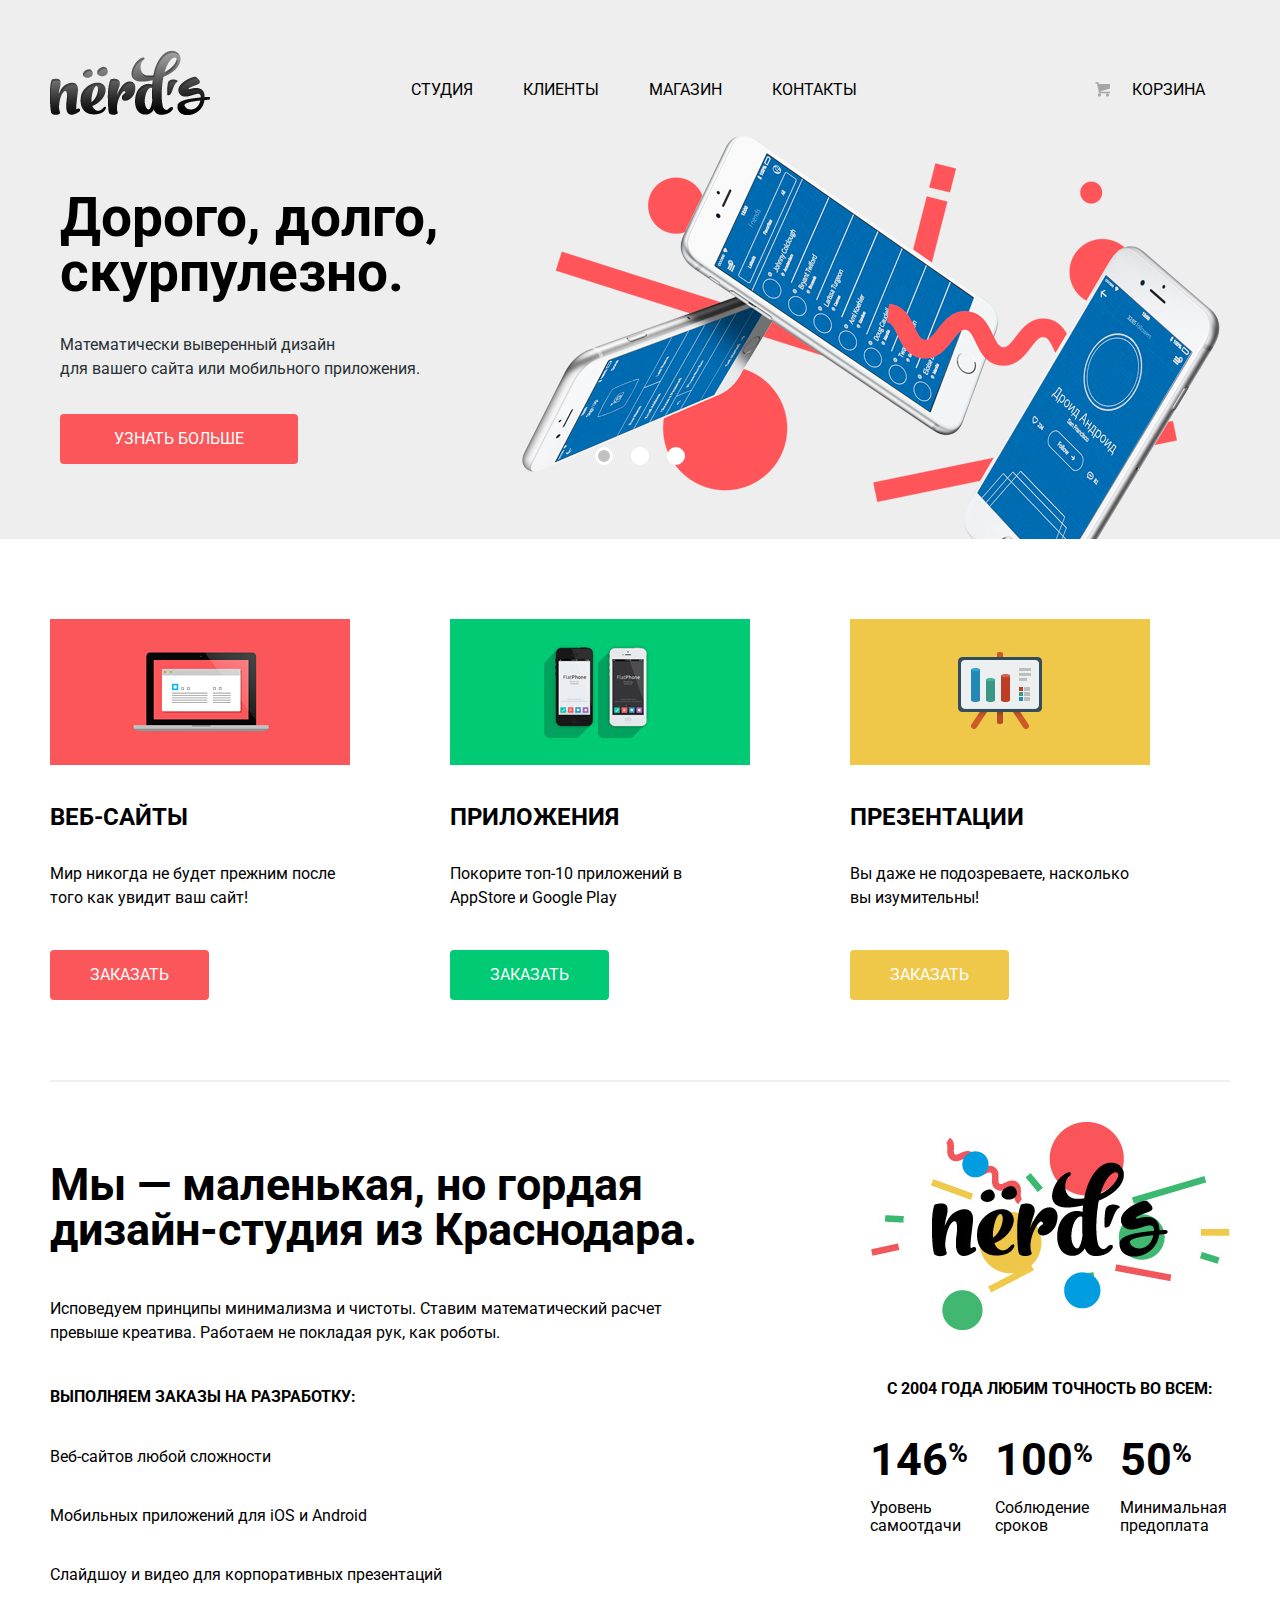
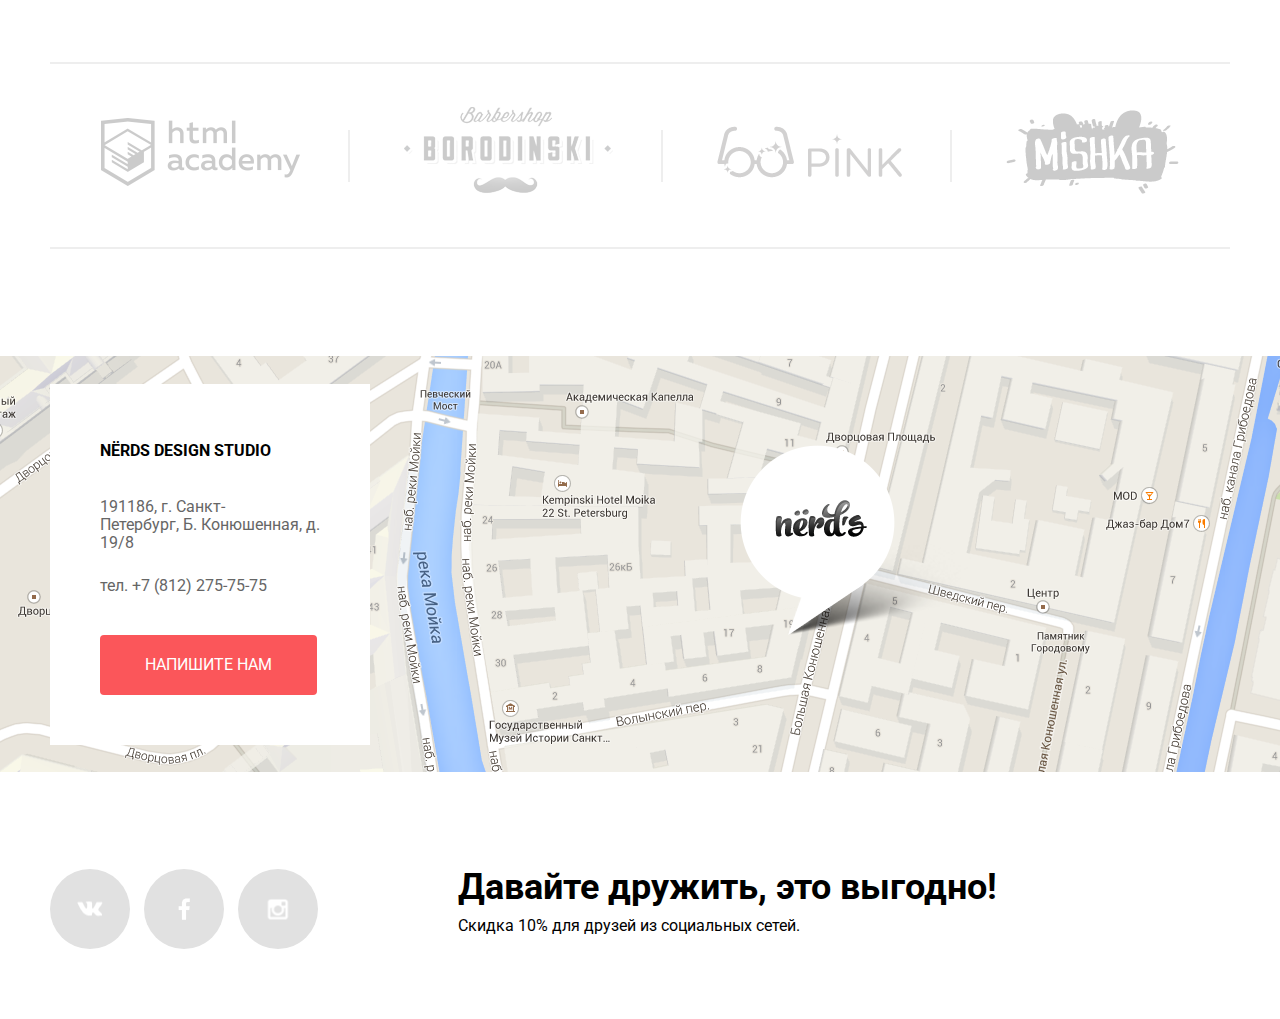
==== index.html @ 65212a14 "(здесь должны были быть многоточия и спецсимволы)" ====
<!DOCTYPE html>
<html lang="ru">

<head>
  <meta charset="utf-8">
  <title>Студия дизайна NЁRD'S</title>
  <link href="https://fonts.googleapis.com/css?family=Roboto:400,700&amp;subset=cyrillic" rel="stylesheet">
  <link rel="stylesheet" href="css/normalize.css">
  <link rel="stylesheet" href="css/style.css">
</head>

<body>
  <header class="main-header">
    <div class="container clearfix">
      <div class="logo">
        <a><img class="logotype" src="img/nerds-logo.png" width="160" height="65" alt="Студия дизайна NЁRD'S"></a>
      </div>
      <nav class="main-navigation">
        <ul>
          <li>
            <a href="#">Студия</a>
          </li>
          <li>
            <a href="#">Клиенты</a>
          </li>
          <li>
            <a href="catalog.html">Магазин</a>
          </li>
          <li>
            <a href="#">Контакты</a>
          </li>
        </ul>
      </nav>
      <div class="user-block">
        <a class="basket" href="#">Корзина</a>
      </div>
    </div>
  </header>
  <main>
    <section class="promo">
      <div class="container">
        <div class="slider">
          <input type="radio" id="btn-1" name="toggle" checked>
          <input type="radio" id="btn-2" name="toggle">
          <input type="radio" id="btn-3" name="toggle">
          <div class="slider-controls">
            <div class="slider-controls">
              <label for="btn-1"></label>
              <label for="btn-2"></label>
              <label for="btn-3"></label>
            </div>
          </div>
          <div class="slides">
            <div class="promo-slide">
              <h2 class="promo-h">Дорого, долго, скурпулезно.</h2>
              <div class="promo-info">Математически выверенный дизайн<br>для вашего сайта или мобильного приложения.</div>
              <a class="promo-btn" href="#">Узнать больше</a>
            </div>
            <div class="promo-slide">
              <h2 class="promo-h">Любим математику как никто другой</h2>
              <div class="promo-info">Никакого креатива, только математические формулы<br>для расчета идеальных пропорций.</div>
              <a class="promo-btn" href="#">Узнать больше</a>
            </div>
            <div class="promo-slide">
              <h2 class="promo-h">Только ночь, только хардкор</h2>
              <div class="promo-info">Работать днем, как все? Мы против этого.<br>Ближе к&nbsp;полуночи работа только начинается.</div>
              <a class="promo-btn" href="#">Узнать больше</a>
            </div>
          </div>
        </div>
      </div>
    </section>
    <div class="container">
      <section class="features clearfix">
        <div class="features-item">
          <img class="feature-icon" src="img/websites.png" width="300" height="146" alt="Веб-сайты">
          <h2>Веб-сайты</h2>
          <p>Мир никогда не будет прежним после того как увидит ваш сайт!</p>
          <a class="order-btn order1" href="#">Заказать</a>
        </div>
        <div class="features-item">
          <img class="feature-icon" src="img/apps.png" width="300" height="146" alt="Приложения">
          <h2>Приложения</h2>
          <p>Покорите топ-10 приложений в AppStore и Google Play</p>
          <a class="order-btn order2" href="#">Заказать</a>
        </div>
        <div class="features-item">
          <img class="feature-icon" src="img/presentations.png" width="300" height="146" alt="Презентации">
          <h2>Презентации</h2>
          <p>Вы даже не подозреваете, насколько вы изумительны!</p>
          <a class="order-btn order3" href="#">Заказать</a>
        </div>
      </section>
      <section class="content clearfix">
        <div class="content-left">
          <div class="lead">Мы — маленькая, но гордая дизайн-студия из Краснодара.</div>
          <p>Исповедуем принципы минимализма и чистоты. Ставим математический расчет превыше креатива. Работаем не покладая
            рук, как роботы.</p>
          <h3>Выполняем заказы на разработку:</h3>
          <ul class="functions-list">
            <li>Веб-сайтов любой сложности</li>
            <li>Мобильных приложений для iOS и Android</li>
            <li>Слайдшоу и видео для корпоративных презентаций</li>
          </ul>
        </div>
        <div class="content-right">
          <img src="img/nerds-illustration.png" width="360" height="208" alt="NЁRD'S">
          <h3>С 2004 года любим точность во всем:</h3>
          <ul class="about-numbers">
            <li><b>146<sup>%</sup></b>Уровень самоотдачи</li>
            <li><b>100<sup>%</sup></b>Соблюдение сроков</li>
            <li><b>50<sup>%</sup></b>Минимальная предоплата</li>
          </ul>
        </div>
        <div class="content-bottomlogos">
          <a href="#"><img src="img/htmlacademy_hover.png" width="199" height="68" alt="HTML Academy"></a>
          <a href="#"><img src="img/borodinski_hover.png" width="209" height="90" alt="Барбершоп Бородинский"></a>
          <a href="#"><img src="img/pink_hover.png" width="185" height="52" alt="PINK"></a>
          <a href="#"><img src="img/mishka_hover.png" width="173" height="84" alt="MISHKA"></a>
        </div>
      </section>
    </div>
    <section class="contacts clearfix">
      <div class="container">
        <div class="contactinfo">
          <strong>NЁRDS DESIGN STUDIO</strong>
          <p>191186, г. Санкт-Петербург, Б. Конюшенная, д. 19/8</p>
          <p>тел. +7 (812) 275-75-75</p>
          <a class="contacts-btn" href="#">Напишите нам</a>
        </div>
      </div>
    </section>
  </main>
  <footer class="main-footer">
    <div class="container clearfix">
      <div class="footer-social">
        <a class="social-btn social-btn-vk" href="#">ВКонтакте</a>
        <a class="social-btn social-btn-fb" href="#">Фейсбук</a>
        <a class="social-btn social-btn-inst" href="#">Инстаграм</a>
      </div>
      <h3>Давайте дружить, это выгодно!</h3>
      <p>Скидка 10% для друзей из социальных сетей.</p>
    </div>
  </footer>
  <div class="modal-writeus">
    <button class="modal-writeus-close" type="button" title="Закрыть">Закрыть</button>
    <h2>Напишите нам</h2>
    <form action="https://echo.htmlacademy.ru" method="post">
      <label>Ваше имя:<input type="text" name="customer" placeholder="Представьтесь, пожалуйста"></label>
      <label>Ваш e-mail:<input type="text" name="mail" placeholder="Для отправки ответа"></label>
      <label>Текст письма:<textarea rows="5" name="message" placeholder="В свободной форме"></textarea></label>
      <button type="submit">Отправить</button>
    </form>
  </div>
  <script src="js/popup.js"></script>
</body>

</html>
---- css/style.css ----
body {
  font-size: 16px;
  line-height: 24px;
  color: #000000;
  font-weight: normal;
  font-family: "Roboto", "Arial", sans-serif;
  background-color: #ffffff;
}

h1 {
  font-size: 55px;
  line-height: 55px;
  text-align: center;
}

h2 {
  font-size: 55px;
  line-height: 55px;
}

.main-header,
.promo {
  background-color: #eeeeee;
  min-width: 1200px;
}

.main-header {
  padding-top: 50px;
}

.main-header a {
  color: #000000;
  text-transform: uppercase;
  line-height: 30px;
  text-decoration: none;
}

.logo a:hover {
  opacity: 0.6;
}

.logo a:active {
  opacity: 0.3;
}

.main-navigation a {
  display: block;
  padding: 25px 25px;
  padding-bottom: 12px;
}

.main-navigation a:hover {
  color: #f87f81;
}

.main-navigation a:active {
  color: #a6a6a6;
}

.main-navigation .active a:hover {
  color: #000000;
}

.main-navigation ul {
  margin: 0;
  padding: 0;
  list-style: none;
  font-size: 0;
  padding-left: 175px;
}

.main-navigation li {
  display: inline-block;
  vertical-align: top;
  font-size: 16px;
  line-height: 30px;
}

.basket {
  position: relative;
  display: inline-block;
  vertical-align: top;
  padding: 25px 25px;
  padding-left: 50px;
  padding-bottom: 12px;
}

.basket::before {
  content: "";
  position: absolute;
  top: 32px;
  left: 13px;
  width: 15px;
  height: 15px;
  background: transparent url("../img/icons/sprite.png") no-repeat;
  background-position: -5px -5px;
}

.user-block a:hover {
  color: #f87f81;
}

.user-block a:active {
  color: #a6a6a6;
}

.main-navigation .active {
  position: relative;
  background-color: none;
}

.main-navigation .active a:hover {
  color: #000000;
  cursor: default;
}

.user-block .active:hover {
  color: #000000;
  cursor: default;
}

.main-navigation .active::after {
  content: "";
  position: absolute;
  right: 24px;
  bottom: 0;
  left: 24px;
  height: 2px;
  background-color: #fb565a;
}

.user-block .active::after {
  content: "";
  position: absolute;
  right: 24px;
  bottom: 0;
  left: 13px;
  height: 2px;
  background-color: #fb565a;
}

.slider {
  position: relative;
  width: 1160px;
  height: 414px;
  /*высота тут не лишняя?*/
  margin: 0 auto;
}

.slider input[type=radio] {
  position: absolute;
  opacity: 0;
}

.slider-controls {
  position: absolute;
  bottom: 40px;
  left: 50%;
  width: 200px;
  height: 12px;
  margin-left: -100px;
  text-align: center;
  z-index: 1000;
}

.slider-controls label {
  display: inline-block;
  width: 12px;
  height: 12px;
  margin: 0 7px;
  background: white;
  border: 3px solid white;
  vertical-align: top;
  border-radius: 50%;
  cursor: pointer;
}

#btn-1:checked~.slider-controls label[for="btn-1"],
#btn-2:checked~.slider-controls label[for="btn-2"],
#btn-3:checked~.slider-controls label[for="btn-3"] {
  background: #c1c1c1;
}

.promo-slide {
  position: absolute;
  top: 0;
  left: 0;
  width: 100%;
  height: 100%;
  overflow: hidden;
  background-repeat: no-repeat;
  background-position: 100% 10px;
}

.slides .promo-slide:nth-child(1) {
  background-image: url("../img/slide1.png");
}

.slides .promo-slide:nth-child(2) {
  background-image: url("../img/slide2.png");
}

.slides .promo-slide:nth-child(3) {
  background-image: url("../img/slide3.png");
}

.promo-slide {
  display: none;
}

#btn-1:checked~.slides .promo-slide:nth-child(1) {
  display: block;
}

#btn-2:checked~.slides .promo-slide:nth-child(2) {
  display: block;
}

#btn-3:checked~.slides .promo-slide:nth-child(3) {
  display: block;
}

.promo h2 {
  width: 520px;
  font-size: 55px;
  line-height: 55px;
  font-weight: bold;
  color: black;
  margin: 0;
  margin-top: 65px;
}

.promo-info {
  width: 420px;
  padding: 33px 0;
  color: #283136;
  font-size: 16px;
  line-height: 24px;
}

.features-item h2 {
  text-transform: uppercase;
  margin: 0;
  margin-top: 30px;
}

.features-item p {
  margin: 0;
  margin-top: 30px;
  margin-bottom: 40px;
}

.contacts strong {
  text-transform: uppercase;
}

.content h3 {
  font-size: 16px;
  line-height: 24px;
  text-transform: uppercase;
  margin-bottom: 36px;
}

.content-right h3 {
  text-align: center;
  margin: 0;
  margin-top: 40px;
  margin-bottom: 50px;
}

.catalog-item h1 {
  font-size: 18px;
  line-height: 30px;
}

.features h2 {
  font-size: 24px;
  line-height: 30px;
}

.catalog h2 {
  font-size: 18px;
  line-height: 18px;
}

.write-us h2 {
  font-size: 45px;
  line-height: 45px;
}

.main-footer h3 {
  font-size: 36px;
  line-height: 36px;
}


/*Сетки*/

.clearfix::after {
  content: "";
  display: table;
  clear: both;
}

.container {
  /*outline: 5px solid red;*/
  width: 1180px;
  margin: 0 auto;
  padding: 0 20px;
}

.logo {
  float: left;
  width: 161px;
}

.main-navigation {
  float: left;
  width: 800px;
}

.user-block {
  float: right;
  max-width: 180px;
}

.features {
  padding-top: 80px;
  padding-bottom: 80px;
  border-bottom: 2px solid #eeeeee;
}

.features-item {
  float: left;
  width: 300px;
  margin-right: 100px;
}

.features-item:last-child {
  margin-right: 0;
}

.content {
  padding: 0 0;
  padding-top: 40px;
}

.content-left {
  float: left;
  width: 660px;
  padding-top: 40px;
  padding-bottom: 40px;
}

.content-right {
  float: right;
  width: 360px;
}

.content-bottomlogos {
  margin: 0;
  padding: 0;
  clear: both;
  padding-top: 43px;
  padding-bottom: 43px;
  border-top: 2px solid #eeeeee;
  border-bottom: 2px solid #eeeeee;
  text-align: center;
}

.content-bottomlogos a {
  display: inline-block;
  vertical-align: middle;
  position: relative;
  /*border-right: 2px solid #eeeeee;*/
}

.content-bottomlogos a::after {
  width: 2px;
  height: 52px;
  background: #eeeeee;
  position: absolute;
  right: 0;
  top: 50%;
  transform: translateY(-50%);
  content: "";
  display: block;
}

.content-bottomlogos a:last-child::after {
  display: none;
}

.content-bottomlogos img {
  padding: 0 50px;
  opacity: 0.2;
}

.content-bottomlogos img:hover {
  opacity: 1;
}

.content-bottomlogos img:active {
  opacity: 0.1;
}

.contacts {
  min-width: 1200px;
  background-image: url("../img/map.png");
  background-position: 50% 50%;
  background-repeat: no-repeat;
  padding-top: 55px;
  margin-top: 80px;
}

.contactinfo {
  width: 270px;
  background-color: #ffffff;
  margin: 0;
  padding-left: 50px;
  padding-top: 55px;
  margin-bottom: 54px;
}

.contacts strong {
  display: block;
  margin-bottom: 35px;
}

.contacts p {
  display: block;
  margin: 0;
  padding: 0;
  width: 220px;
  font-size: 16px;
  line-height: 18px;
  color: #666666;
  margin-bottom: 25px;
}

.contacts-btn {
  padding: 21px 45px;
  display: inline-block;
  border-radius: 4px;
  vertical-align: top;
  text-align: center;
  color: #ffffff;
  background-color: #fb565a;
  text-transform: uppercase;
  text-decoration: none;
  font-weight: medium;
  font-size: 16px;
  line-height: 18px;
  border: none;
  cursor: pointer;
  margin-top: 15px;
  margin-bottom: 50px;
}

.contacts-btn:hover {
  background-color: #e74246;
}

.contacts-btn:active {
  background-color: #d7373b;
  color: #e37376;
  box-shadow: inset 0px 3px 0px 0px #c13135;
}

.main-footer {
  padding-top: 70px;
  padding-bottom: 70px;
}

.footer-social {
  float: left;
  margin-right: 140px;
  /*display: block;*/
}

.social-btn {
  width: 80px;
  height: 80px;
  border-radius: 40px;
  padding: 0;
  margin: 0;
  margin-right: 10px;
  font-size: 0;
  display: inline-block;
  position: relative;
  text-decoration: none;
  vertical-align: top;
  background-color: #e1e1e1;
}

.social-btn::after {
  content: "";
  position: absolute;
  top: 50%;
  left: 50%;
  transform: translate(-50%, -50%);
  background-image: url("../img/icons/sprite.png");
  background-position: no-repeat;
}

.social-btn-vk::after {
  width: 26px;
  height: 15px;
  background-position: -59px -145px;
}

.social-btn-fb::after {
  width: 12px;
  height: 22px;
  background-position: -5px -98px;
}

.social-btn-inst::after {
  width: 21px;
  height: 21px;
  background-position: -49px -98px;
}

.social-btn-vk:active::after {
  background-position: -95px -145px;
}

.social-btn-fb:active::after {
  background-position: -27px -98px;
}

.social-btn-inst:active::after {
  background-position: -80px -98px;
}

.social-btn:hover {
  background-color: #e74246;
}

.social-btn:active {
  background-color: #d7373b;
  box-shadow: inset 0px 3px 0px 0px #c13135;
}

.footer-social a:last-child {
  margin-right: 0;
}

.main-footer h3 {
  font-weight: bold;
  font-size: 36px;
  line-height: 36px;
  margin: 0;
  padding: 0;
  margin-bottom: 10px;
}

.main-footer p {
  font-size: 16px;
  line-height: 22px;
  margin: 0;
}

.lead {
  font-size: 45px;
  line-height: 45px;
  margin: 0;
  margin-bottom: 45px;
  font-weight: bold;
}

.content p {
  margin: 0;
  margin-bottom: 40px;
}

.functions-list {
  margin: 0;
  padding-left: 0;
  list-style: none;
}

.functions-list li {
  margin-bottom: 35px;
}

.promo-btn {
  display: inline-block;
  padding: 16px 54px;
  border-radius: 4px;
  vertical-align: top;
  text-align: center;
  color: #ffffff;
  background-color: #fb565a;
  border: none;
  cursor: pointer;
  font-size: 16px;
  line-height: 18px;
  text-transform: uppercase;
  text-decoration: none;
  margin-bottom: 70px;
}

.promo-btn:hover {
  background-color: #e74246;
}

.promo-btn:active {
  background-color: #d7373b;
  color: #e37376;
  box-shadow: inset 0px 3px 0px 0px #c13135;
}

.order-btn {
  display: inline-block;
  padding: 16px 40px;
  border-radius: 4px;
  border: none;
  cursor: pointer;
  font-size: 16px;
  line-height: 18px;
  vertical-align: top;
  text-align: center;
  color: #ffffff;
  text-transform: uppercase;
  text-decoration: none;
  margin: 0;
}

.order1 {
  background-color: #fb565a;
}

.order1:hover {
  background-color: #e74246;
}

.order1:active {
  background-color: #d7373b;
  color: #e37376;
  box-shadow: inset 0px 3px 0px 0px #c13135;
}

.order2 {
  background-color: #00ca74;
}

.order2:hover {
  background-color: #00bc6c;
}

.order2:active {
  background-color: #00aa62;
  color: #4dc491;
  box-shadow: inset 0px 3px 0px 0px #009958;
}

.order3 {
  background-color: #efc84a;
}

.order3:hover {
  background-color: #eab534;
}

.order3:active {
  background-color: #e5a722;
  color: #edc265;
  box-shadow: inset 0px 3px 0px 0px #ce961f;
}

ul.about-numbers {
  margin: 0;
  padding: 0;
  list-style: none;
  font-size: 0;
  width: 360px;
}

.about-numbers li {
  display: inline-block;
  vertical-align: top;
  font-size: 16px;
  line-height: 18px;
  width: 110px;
  margin-right: 15px;
}

.about-numbers b {
  font-size: 45px;
  /*line-height: 45px;*/
  display: block;
  margin: 0;
  padding: 0;
  margin-bottom: 30px;
}

.about-numbers sup {
  /*line-height: 10.06px;*/
  /*top: -0.25em;*/
  font-size: 0.6em;
}

.about-numbers li:last-child {
  margin-right: 0;
}


/*форма Напишите нам (модальное окно)*/

.modal-writeus {
  display: none;
  position: fixed;
  bottom: 180px;
  /*в ТЗ требуется непонятное "окно позиционируется относительно вьюпорта, а не страницы" - как это?*/
  left: 50%;
  width: 760px;
  margin-left: -480px;
  padding: 0 100px;
  padding-top: 70px;
  padding-bottom: 85px;
  background-color: #ffffff;
  box-shadow: 0 30px 50px rgba(0, 0, 0, 0.7);
  opacity: 1;
}

.modal-writeus-show {
  display: block;
  animation: prestige 1s;
}

@keyframes prestige {
  0% {
    transform: translateX(-100%);
    opacity: 0;
  }
}

.modal-writeus-close {
  position: absolute;
  top: 78px;
  right: 90px;
  width: 21px;
  height: 21px;
  font-size: 0;
  background-color: transparent;
  border: 0;
  cursor: pointer;
}

.modal-writeus-close::before,
.modal-writeus-close::after {
  content: "";
  position: absolute;
  top: 9px;
  left: 0;
  width: 22px;
  height: 4px;
  background-color: #fecccd;
  border-radius: 1px;
}

.modal-writeus-close::before {
  transform: rotate(45deg);
}

.modal-writeus-close::after {
  transform: rotate(-45deg);
}

.modal-writeus-close:hover::before,
.modal-writeus-close:hover::after {
  background-color: #fb565a;
}

.modal-writeus-close:active::before,
.modal-writeus-close:active::after {
  background-color: #ffeeee;
}

.modal-writeus h2 {
  font-size: 45px;
  line-height: 45px;
  margin: 0;
  margin-bottom: 50px;
}

.modal-writeus form {
  margin: 0;
}

.modal-writeus input {
  width: 326px;
  margin: 0;
  font-size: 16px;
  line-height: 18px;
  font-family: "Roboto", "Arial", sans-serif;
  color: #a1a1a1;
  border: 2px solid #d7dcde;
  border-radius: 3px;
  display: block;
}

.modal-writeus label {
  display: block;
  float: left;
  padding-right: 30px;
  line-height: 18px;
  font-family: "Roboto", "Arial", sans-serif;
  color: #000000;
  font-weight: bold;
}

.modal-writeus label:nth-child(2n) {
  padding-right: 0;
  margin-bottom: 40px;
}

.modal-writeus label:nth-child(2n)::after {
  content: "";
  clear: both;
}

.modal-writeus input,
.modal-writeus textarea {
  margin-top: 15px;
  padding: 15px 15px;
}

.modal-writeus textarea {
  width: 716px;
  color: #a1a1a1;
  border: 2px solid #d7dcde;
  border-radius: 3px;
  margin-bottom: 0;
}

.modal-writeus input:hover,
.modal-writeus textarea:hover {
  color: #a1a1a1;
  border-color: #b4b9bb;
}

.modal-writeus input:focus,
.modal-writeus textarea:focus {
  color: #444444;
  border-color: #000000;
}

.modal-writeus button[type="submit"] {
  padding: 20px 82px;
  display: inline-block;
  border-radius: 4px;
  vertical-align: top;
  text-align: center;
  color: #ffffff;
  background-color: #fb565a;
  text-transform: uppercase;
  text-decoration: none;
  font-weight: medium;
  font-size: 16px;
  line-height: 18px;
  border: none;
  cursor: pointer;
  margin-top: 50px;
  margin-bottom: 0;
}

.modal-writeus button[type="submit"]:hover {
  background-color: #e74246;
}

.modal-writeus button[type="submit"]:active {
  background-color: #d7373b;
  color: #e37376;
  box-shadow: inset 0px 3px 0px 0px #c13135;
}


/*Каталог*/

.page-header {
  background-color: #eeeeee;
  min-width: 1200px;
  padding-top: 30px;
  padding-bottom: 70px;
}


/*Фильтр товаров*/

.catalog-filter {
  /*background-color: #FFCC66;*/
  float: left;
  width: 260px;
  font-family: 'Roboto', 'Arial', sans-serif;
  font-size: 16px;
  color: #000000;
}

.catalog-filter fieldset {
  border: none;
  margin: 0;
  padding: 0;
  margin-bottom: 63px;
  display: block;
}

.catalog-filter legend {
  text-transform: uppercase;
  font-size: 16px;
  line-height: 30px;
  font-weight: bold;
}

.catalog-filter fieldset legend {
  margin-bottom: 22px;
}

.catalog-filter fieldset:nth-child(1) legend {
  padding-bottom: 58px;
}

.catalog-filter fieldset:nth-child(1) {
  padding-bottom: 63px;
}

.catalog-filter fieldset {
  padding-bottom: 0;
  margin-bottom: 52px;
}

.range-filter {
  width: 240px;
  /*margin: 50px auto;
   для демонстрации (из демо) - чего демонстрации, я не понял */
}

.range-controls {
  position: relative;
  height: 41px;
  padding-top: 39px;
  padding-right: 20px;
  padding-left: 20px;
  /*ерунда какая-то отображается, совсем не так, как в примере*/
  margin-bottom: 15px;
  border-radius: 5px;
  background: #f1f1f1;
}

.range-controls .scale {
  height: 2px;
  background: #d7dcde;
}

.range-controls .bar {
  width: 70%;
  height: 2px;
  background: #00ca74;
}

.range-controls .toggle {
  position: absolute;
  top: 30px;
  left: 0px;
  width: 4px;
  height: 4px;
  cursor: pointer;
  border: 8px solid #fff;
  background: #ababab;
  border-radius: 50%;
  box-shadow: 0 2px 1px 0 #cfcfcf;
}

.range-controls .toggle-min {
  left: 20px;
}

.range-controls .toggle-max {
  left: 145px;
}

.price-controls label {
  display: inline-block;
  width: 50%;
}

.range-controls .toggle-min {
  left: 50px;
}

.range-controls .toggle-max {
  left: 110px;
}

.price-controls {
  font-size: 0;
}

.price-controls label {
  font-size: 16px;
  display: inline-block;
  width: 50%;
}

.max-price {
  text-align: right;
}

.price-controls input {
  font-family: 'Roboto', 'Arial', sans-serif;
  font-size: 16px;
  width: 60px;
  margin-left: 10px;
  padding: 8px 10px;
  text-align: center;
  color: #283136;
  border: none;
  border-radius: 5px;
  background: #f1f1f1;
}

.catalog-filter fieldset li {
  list-style-type: none;
}

.filter-option,
.filter-check {
  display: block;
  position: relative;
  padding-left: 30px;
  cursor: pointer;
  color: #283136;
}

.filter-option input[type="radio"][disabled],
.filter-check input[type="checkbox"][disabled] {
  opacity: 0.2;
  cursor: default;
  /*не работает! как весь label скрывать, у которого задизаблен его радио или чекбокс??(*/
}

.filter-check input[type="checkbox"] {
  display: none;
}

.filter-check input[type="checkbox"]+.checkbox-indicator {
  position: absolute;
  top: -3px;
  left: 0;
  width: 17px;
  height: 17px;
  border: 2px solid #000000;
  /*вот на этом всё и разваливается(((( $&@*#*#@(*/
}

.filter-checks label::before {
  content: "";
  position: absolute;
  width: 23px;
  height: 23px;
  background-position: -30px -5px;
}

.catalog-filter button {
  padding: 20px 90px;
  display: inline-block;
  border-radius: 4px;
  vertical-align: top;
  text-align: center;
  color: #000000;
  background-color: #eeeeee;
  text-transform: uppercase;
  text-decoration: none;
  font-weight: medium;
  font-size: 16px;
  line-height: 18px;
  border: none;
  cursor: pointer;
  margin-bottom: 0;
}

.catalog-filter button:hover {
  background-color: #dfdfdf;
}

.catalog-filter button:active {
  background-color: #d5d5d5;
  color: #a9a9a9;
  box-shadow: inset 0px 3px 0px 0px #bfbfbf;
}


/*Товары в каталоге*/

.catalog {
  /*background-color: #FFFFCC;*/
  float: right;
  width: 760px;
}

.catalog-item {
  /*background-color: #3333FF;*/
  float: left;
  width: 360px;
}

.catalog-item:nth-child(2n+1) {
  padding-right: 40px;
}


/*.catalog-items {
  background-color: #9999FF;
}*/

.item-hover {
  display: none;
}
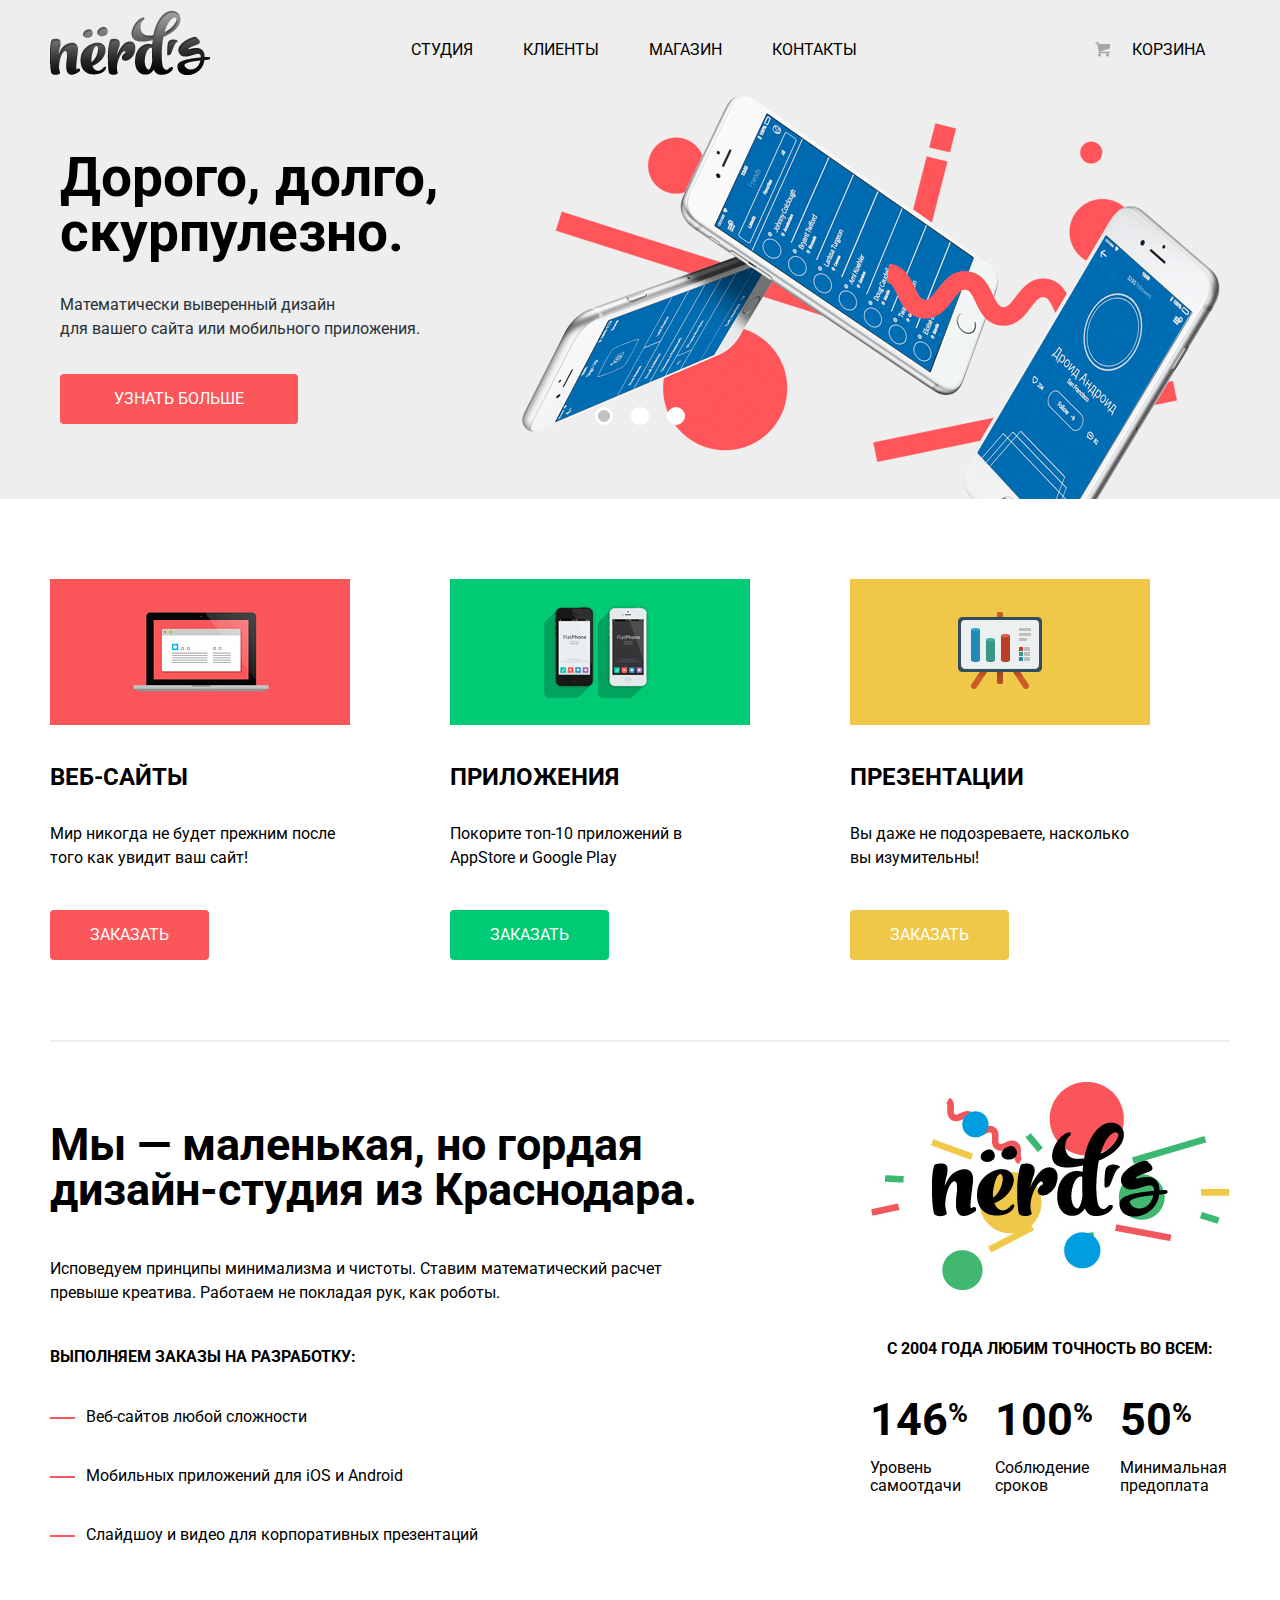
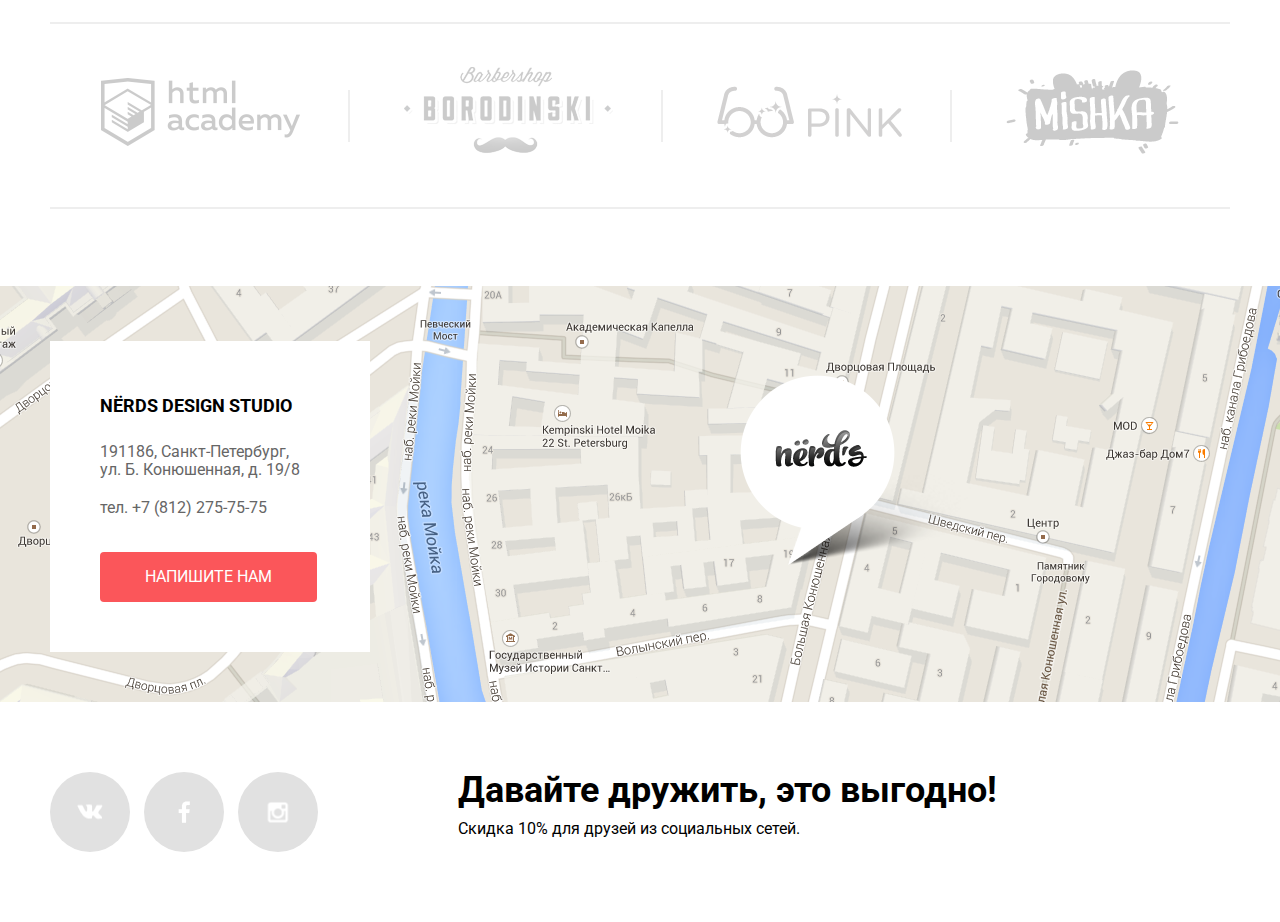
==== commit e4527027: "Мелочёвка всякая, что попалось на глаза..." ====
--- a/index.html
+++ b/index.html
@@ -32,7 +32,7 @@
         </ul>
       </nav>
       <div class="user-block">
-        <a class="basket" href="#">Корзина</a>
+        <a class="basket" href="basket.html">Корзина</a>
       </div>
     </div>
   </header>
@@ -124,9 +124,9 @@
       <div class="container">
         <div class="contactinfo">
           <strong>NЁRDS DESIGN STUDIO</strong>
-          <p>191186, г. Санкт-Петербург, Б. Конюшенная, д. 19/8</p>
+          <p>191186, Санкт-Петербург,<br>ул. Б. Конюшенная, д. 19/8</p>
           <p>тел. +7 (812) 275-75-75</p>
-          <a class="contacts-btn" href="#">Напишите нам</a>
+          <a class="contacts-btn" href="writeus.html">Напишите нам</a>
         </div>
       </div>
     </section>
--- a/css/style.css
+++ b/css/style.css
@@ -25,7 +25,7 @@
 }
 
 .main-header {
-  padding-top: 50px;
+  padding-top: 10px;
 }
 
 .main-header a {
@@ -123,7 +123,7 @@
   content: "";
   position: absolute;
   right: 24px;
-  bottom: 0;
+  bottom: 7px;
   left: 24px;
   height: 2px;
   background-color: #fb565a;
@@ -268,11 +268,6 @@
   margin-bottom: 50px;
 }
 
-.catalog-item h1 {
-  font-size: 18px;
-  line-height: 30px;
-}
-
 .features h2 {
   font-size: 24px;
   line-height: 30px;
@@ -343,6 +338,7 @@
 .content {
   padding: 0 0;
   padding-top: 40px;
+  padding-bottom: 32px;
 }
 
 .content-left {
@@ -410,7 +406,7 @@
   background-position: 50% 50%;
   background-repeat: no-repeat;
   padding-top: 55px;
-  margin-top: 80px;
+  margin-top: 45px;
 }
 
 .contactinfo {
@@ -418,28 +414,31 @@
   background-color: #ffffff;
   margin: 0;
   padding-left: 50px;
-  padding-top: 55px;
-  margin-bottom: 54px;
+  padding-top: 50px;
+  margin-bottom: 50px;
 }
 
 .contacts strong {
   display: block;
-  margin-bottom: 35px;
+  margin: 0;
+  margin-bottom: 22px;
+  font-size: 18px;
+  line-height: 30px;
 }
 
 .contacts p {
   display: block;
   margin: 0;
   padding: 0;
-  width: 220px;
   font-size: 16px;
   line-height: 18px;
   color: #666666;
-  margin-bottom: 25px;
+  margin-bottom: 20px;
+  font-weight: 400;
 }
 
 .contacts-btn {
-  padding: 21px 45px;
+  padding: 16px 45px;
   display: inline-block;
   border-radius: 4px;
   vertical-align: top;
@@ -582,6 +581,18 @@
 
 .functions-list li {
   margin-bottom: 35px;
+  position: relative;
+  padding-left: 36px;
+}
+
+.functions-list li::before {
+  content: "";
+  position: absolute;
+  top: 50%;
+  left: 0;
+  width: 25px;
+  height: 2px;
+  background-color: #fb565a;
 }
 
 .promo-btn {
@@ -847,6 +858,13 @@
   border-color: #000000;
 }
 
+.modal-writeus .uncorrect,
+.modal-writeus .uncorrect:hover,
+.modal-writeus .uncorrect:focus {
+  border-color: #e74246;
+  color: #e74246;
+}
+
 .modal-writeus button[type="submit"] {
   padding: 20px 82px;
   display: inline-block;
@@ -886,11 +904,17 @@
   padding-bottom: 70px;
 }
 
+aside {
+  padding: 0;
+  margin: 0;
+  padding-top: 15px;
+  padding-left: 9px;
+}
+
 
 /*Фильтр товаров*/
 
 .catalog-filter {
-  /*background-color: #FFCC66;*/
   float: left;
   width: 260px;
   font-family: 'Roboto', 'Arial', sans-serif;
@@ -902,38 +926,21 @@
   border: none;
   margin: 0;
   padding: 0;
-  margin-bottom: 63px;
   display: block;
+  margin-bottom: 22px;
 }
 
 .catalog-filter legend {
   text-transform: uppercase;
-  font-size: 16px;
+  font-size: 18px;
   line-height: 30px;
   font-weight: bold;
-}
-
-.catalog-filter fieldset legend {
-  margin-bottom: 22px;
-}
-
-.catalog-filter fieldset:nth-child(1) legend {
-  padding-bottom: 58px;
-}
-
-.catalog-filter fieldset:nth-child(1) {
-  padding-bottom: 63px;
-}
-
-.catalog-filter fieldset {
-  padding-bottom: 0;
-  margin-bottom: 52px;
+  margin: 0;
+  padding: 0;
 }
 
 .range-filter {
   width: 240px;
-  /*margin: 50px auto;
-   для демонстрации (из демо) - чего демонстрации, я не понял */
 }
 
 .range-controls {
@@ -942,7 +949,7 @@
   padding-top: 39px;
   padding-right: 20px;
   padding-left: 20px;
-  /*ерунда какая-то отображается, совсем не так, как в примере*/
+  margin-top: 48px;
   margin-bottom: 15px;
   border-radius: 5px;
   background: #f1f1f1;
@@ -973,34 +980,28 @@
 }
 
 .range-controls .toggle-min {
-  left: 20px;
+  left: 10px;
 }
 
 .range-controls .toggle-max {
-  left: 145px;
+  left: 150px;
 }
 
 .price-controls label {
   display: inline-block;
   width: 50%;
-}
-
-.range-controls .toggle-min {
-  left: 50px;
-}
-
-.range-controls .toggle-max {
-  left: 110px;
 }
 
 .price-controls {
   font-size: 0;
+  margin-bottom: 34px;
 }
 
 .price-controls label {
   font-size: 16px;
   display: inline-block;
   width: 50%;
+  text-transform: uppercase;
 }
 
 .max-price {
@@ -1022,48 +1023,120 @@
 
 .catalog-filter fieldset li {
   list-style-type: none;
-}
-
-.filter-option,
-.filter-check {
+  margin: 0;
+  padding: 0;
+  margin-bottom: 17px;
+}
+
+.filter-options {
+  padding: 0;
+  margin: 0;
+  margin-top: 13px;
+  padding-bottom: 4px;
+}
+
+.filter-options input[type="radio"] {
+  display: none;
+}
+
+.filter-options label {
+  position: relative;
+  cursor: pointer;
+  margin-left: 37px;
+}
+
+.filter-options label::before {
+  content: "";
+  position: absolute;
+  top: 0;
+  left: -37px;
+  width: 25px;
+  height: 25px;
+  background: transparent url("../img/icons/sprite.png") no-repeat;
+  background-position: -160px -40px;
   display: block;
+  opacity: 0.5;
+}
+
+.filter-options label:hover::before {
+  opacity: 1;
+}
+
+.filter-options input[type="radio"]:checked~label::before {
+  background-position: -5px -145px;
+  opacity: 0.5;
+}
+
+.filter-options input[type="radio"]:checked~label:hover::before {
+  opacity: 1;
+}
+
+.filter-options input[type="radio"]:disabled~label {
+  opacity: 0.3;
+}
+
+.filter-options input[type="radio"]:disabled~label:hover::before {
+  opacity: 0.5;
+}
+
+.filter-checks {
+  padding: 0;
+  margin: 0;
+  margin-top: 14px;
+}
+
+.filter-checks li {
+  margin-top: 18px;
+}
+
+.filter-checks input[type="checkbox"] {
+  display: none;
+}
+
+.filter-checks label {
   position: relative;
-  padding-left: 30px;
   cursor: pointer;
-  color: #283136;
-}
-
-.filter-option input[type="radio"][disabled],
-.filter-check input[type="checkbox"][disabled] {
-  opacity: 0.2;
-  cursor: default;
-  /*не работает! как весь label скрывать, у которого задизаблен его радио или чекбокс??(*/
-}
-
-.filter-check input[type="checkbox"] {
-  display: none;
-}
-
-.filter-check input[type="checkbox"]+.checkbox-indicator {
-  position: absolute;
-  top: -3px;
-  left: 0;
-  width: 17px;
-  height: 17px;
-  border: 2px solid #000000;
-  /*вот на этом всё и разваливается(((( $&@*#*#@(*/
+  margin-left: 37px;
 }
 
 .filter-checks label::before {
   content: "";
   position: absolute;
+  top: 0;
+  left: -37px;
   width: 23px;
   height: 23px;
-  background-position: -30px -5px;
+  background: transparent url("../img/icons/sprite.png") no-repeat;
+  background-position: -96px -5px;
+  display: block;
+  opacity: 0.5;
+}
+
+.filter-checks label:hover::before {
+  opacity: 1;
+}
+
+.filter-checks input[type="checkbox"]:checked~label::before {
+  width: 27px;
+  height: 23px;
+  background-position: -79px -38px;
+  opacity: 0.5;
+}
+
+.filter-checks input[type="checkbox"]:checked~label:hover::before {
+  opacity: 1;
+}
+
+.filter-checks input[type="checkbox"]:disabled~label {
+  opacity: 0.3;
+}
+
+.filter-checks input[type="checkbox"]:disabled~label:hover::before {
+  opacity: 0.5;
 }
 
 .catalog-filter button {
-  padding: 20px 90px;
+  padding: 16px 89px;
   display: inline-block;
   border-radius: 4px;
   vertical-align: top;
@@ -1077,7 +1150,8 @@
   line-height: 18px;
   border: none;
   cursor: pointer;
-  margin-bottom: 0;
+  margin: 0;
+  margin-top: 5px;
 }
 
 .catalog-filter button:hover {
@@ -1091,6 +1165,121 @@
 }
 
 
+/*Сортировщик каталога*/
+
+.catalog-sort h2 {
+  font-size: 18px;
+  line-height: 18px;
+  font-weight: bold;
+  text-transform: uppercase;
+  margin: 0;
+  padding: 0;
+  margin-right: 250px;
+  display: inline-block;
+}
+
+.catalog-sort-labels {
+  display: inline-block;
+  padding: 0;
+}
+
+.catalog-sort-labels li {
+  display: inline-block;
+  margin-right: 25px;
+}
+
+.catalog-sort-labels li a {
+  display: inline-block;
+  color: #cacaca;
+  text-transform: uppercase;
+  text-decoration: none;
+  font-size: 14px;
+  margin: 0;
+  padding: 0;
+  line-height: 18px;
+}
+
+.catalog-sort-labels li a:hover {
+  color: #8d8d8d;
+}
+
+.catalog-sort-labels li a:active,
+.catalog-sort-labels li.active a {
+  color: #000000;
+}
+
+.catalog-sort-way {
+  display: inline-block;
+  padding: 0;
+}
+
+.catalog-sort-way li {
+  display: inline-block;
+  text-align: right;
+}
+
+.catalog-sort-way li a {
+  display: inline-block;
+  text-decoration: none;
+  width: 9px;
+}
+
+.catalog-sort-way li {
+  position: relative;
+}
+
+.catalog-sort-way li.sort-desc {
+  margin-left: 20px;
+  margin-right: 20px;
+}
+
+.catalog-sort-way li.sort-desc::before {
+  content: "";
+  position: absolute;
+  top: 9px;
+  left: 0;
+  width: 9px;
+  height: 9px;
+  background: transparent url("../img/icons/sprite.png") no-repeat;
+  background-position: -24px -75px;
+  opacity: 0.2;
+  cursor: pointer;
+}
+
+.catalog-sort-way li.sort-desc:hover::before {
+  opacity: 0.4;
+}
+
+.catalog-sort-way li.sort-desc:active::before {
+  opacity: 1;
+}
+
+.catalog-sort-way li.sort-asc::before {
+  content: "";
+  position: absolute;
+  top: 9px;
+  left: 0;
+  width: 9px;
+  height: 9px;
+  background: transparent url("../img/icons/sprite.png") no-repeat;
+  background-position: -81px -75px;
+  opacity: 0.2;
+  cursor: pointer;
+}
+
+.catalog-sort-way li.sort-asc:hover::before {
+  opacity: 0.4;
+}
+
+.catalog-sort-way li.sort-asc:active::before {
+  opacity: 1;
+}
+
+.catalog-sort-way li.act::before {
+  opacity: 1;
+}
+
+
 /*Товары в каталоге*/
 
 .catalog {
@@ -1100,20 +1289,202 @@
 }
 
 .catalog-item {
-  /*background-color: #3333FF;*/
   float: left;
   width: 360px;
+  position: relative;
+  padding-top: 40px;
+  margin-bottom: 36px;
 }
 
 .catalog-item:nth-child(2n+1) {
-  padding-right: 40px;
-}
-
-
-/*.catalog-items {
-  background-color: #9999FF;
-}*/
+  margin-right: 40px;
+}
+
+.catalog-item::before {
+  content: "";
+  position: absolute;
+  top: 0;
+  left: 0;
+  width: 360px;
+  height: 40px;
+  background: #e9e9e9;
+  border-radius: 3px 3px 0 0;
+}
+
+.catalog-item:hover::before {
+  content: "";
+  position: absolute;
+  top: 1px;
+  left: 0;
+  width: 360px;
+  height: 40px;
+  background: #4d4d4d;
+  border-radius: 3px 3px 0 0;
+}
+
+.catalog-item:hover {
+  box-shadow: 0 10px 25px 0 rgba(40, 50, 70, 0.2);
+  outline: 0px;
+}
+
+.catalog-item::after {
+  content: "";
+  position: absolute;
+  top: 12px;
+  left: 16px;
+  width: 14px;
+  height: 14px;
+  background: #ffffff;
+  border-radius: 7px;
+}
+
+.item-template {
+  position: relative;
+  width: 360px;
+  height: 576px;
+}
+
+.item-template img {
+  width: 360px;
+  height: 576px;
+}
+
+.item-template::before {
+  content: "";
+  position: absolute;
+  top: -28px;
+  left: 40px;
+  width: 14px;
+  height: 14px;
+  background: #ffffff;
+  border-radius: 7px;
+}
+
+.item-template::after {
+  content: "";
+  position: absolute;
+  top: -28px;
+  left: 64px;
+  width: 14px;
+  height: 14px;
+  background: #ffffff;
+  border-radius: 7px;
+}
+
+.catalog-item .item-hover {
+  display: none;
+}
+
+.catalog-item:hover .item-hover {
+  display: block;
+}
 
 .item-hover {
-  display: none;
-}
+  width: 360px;
+  background-color: #eeeeee;
+  margin: 0;
+  position: absolute;
+  bottom: 0;
+  left: 0;
+}
+
+.item-hover h1 {
+  font-size: 18px;
+  line-height: 30px;
+  font-weight: bold;
+  padding-top: 25px;
+  margin: 0;
+  margin-bottom: 16px;
+}
+
+.item-hover a {
+  color: #000000;
+  text-transform: uppercase;
+  line-height: 30px;
+  text-decoration: none;
+}
+
+.item-hover p {
+  width: 240px;
+  line-height: 18px;
+  padding-left: 60px;
+  padding-right: 60px;
+  text-align: center;
+  margin: 0;
+}
+
+.item-hover .order-btn {
+  padding: 16px 63px;
+  display: inline-block;
+  border-radius: 4px;
+  vertical-align: top;
+  text-align: center;
+  color: #ffffff;
+  background-color: #fb565a;
+  text-transform: uppercase;
+  text-decoration: none;
+  font-weight: 500;
+  font-size: 16px;
+  line-height: 18px;
+  border: none;
+  cursor: pointer;
+  margin-top: 30px;
+  margin-bottom: 43px;
+  margin-left: 79px;
+  margin-right: 79px;
+}
+
+.item-hover .order-btn:hover {
+  background-color: #e74246;
+}
+
+.item-hover .order-btn:active {
+  background-color: #d7373b;
+  box-shadow: inset 0px 3px 0px 0px #c13135;
+}
+
+.pages {
+  padding-top: 23px;
+}
+
+.pages a {
+  display: inline-block;
+  text-decoration: none;
+  text-transform: uppercase;
+  font-size: 16px;
+  line-height: 18px;
+  padding: 14px 18px;
+  cursor: pointer;
+  background: #eeeeee;
+  border: 3px solid #eeeeee;
+  border-radius: 3px;
+  text-align: center;
+  vertical-align: middle;
+  margin-right: 6px;
+  color: black;
+  border-radius: 3px;
+  font-weight: 500;
+}
+
+.pages a:last-child {
+  padding: 14px 75px;
+}
+
+.pages .active {
+  background: #ffffff;
+  color: #000000;
+  border-color: #dbdbdb;
+}
+
+.pages a:hover {
+  background-color: #dfdfdf;
+  border: 3px solid #dfdfdf;
+}
+
+.pages a:active {
+  background-color: #d5d5d5;
+  color: #a9a9a9;
+  border: 3px solid #d5d5d5;
+  border-top: 3px solid #bfbfbf;
+  /*box-shadow: inset 0px 3px 0px 0px #bfbfbf;*/
+}
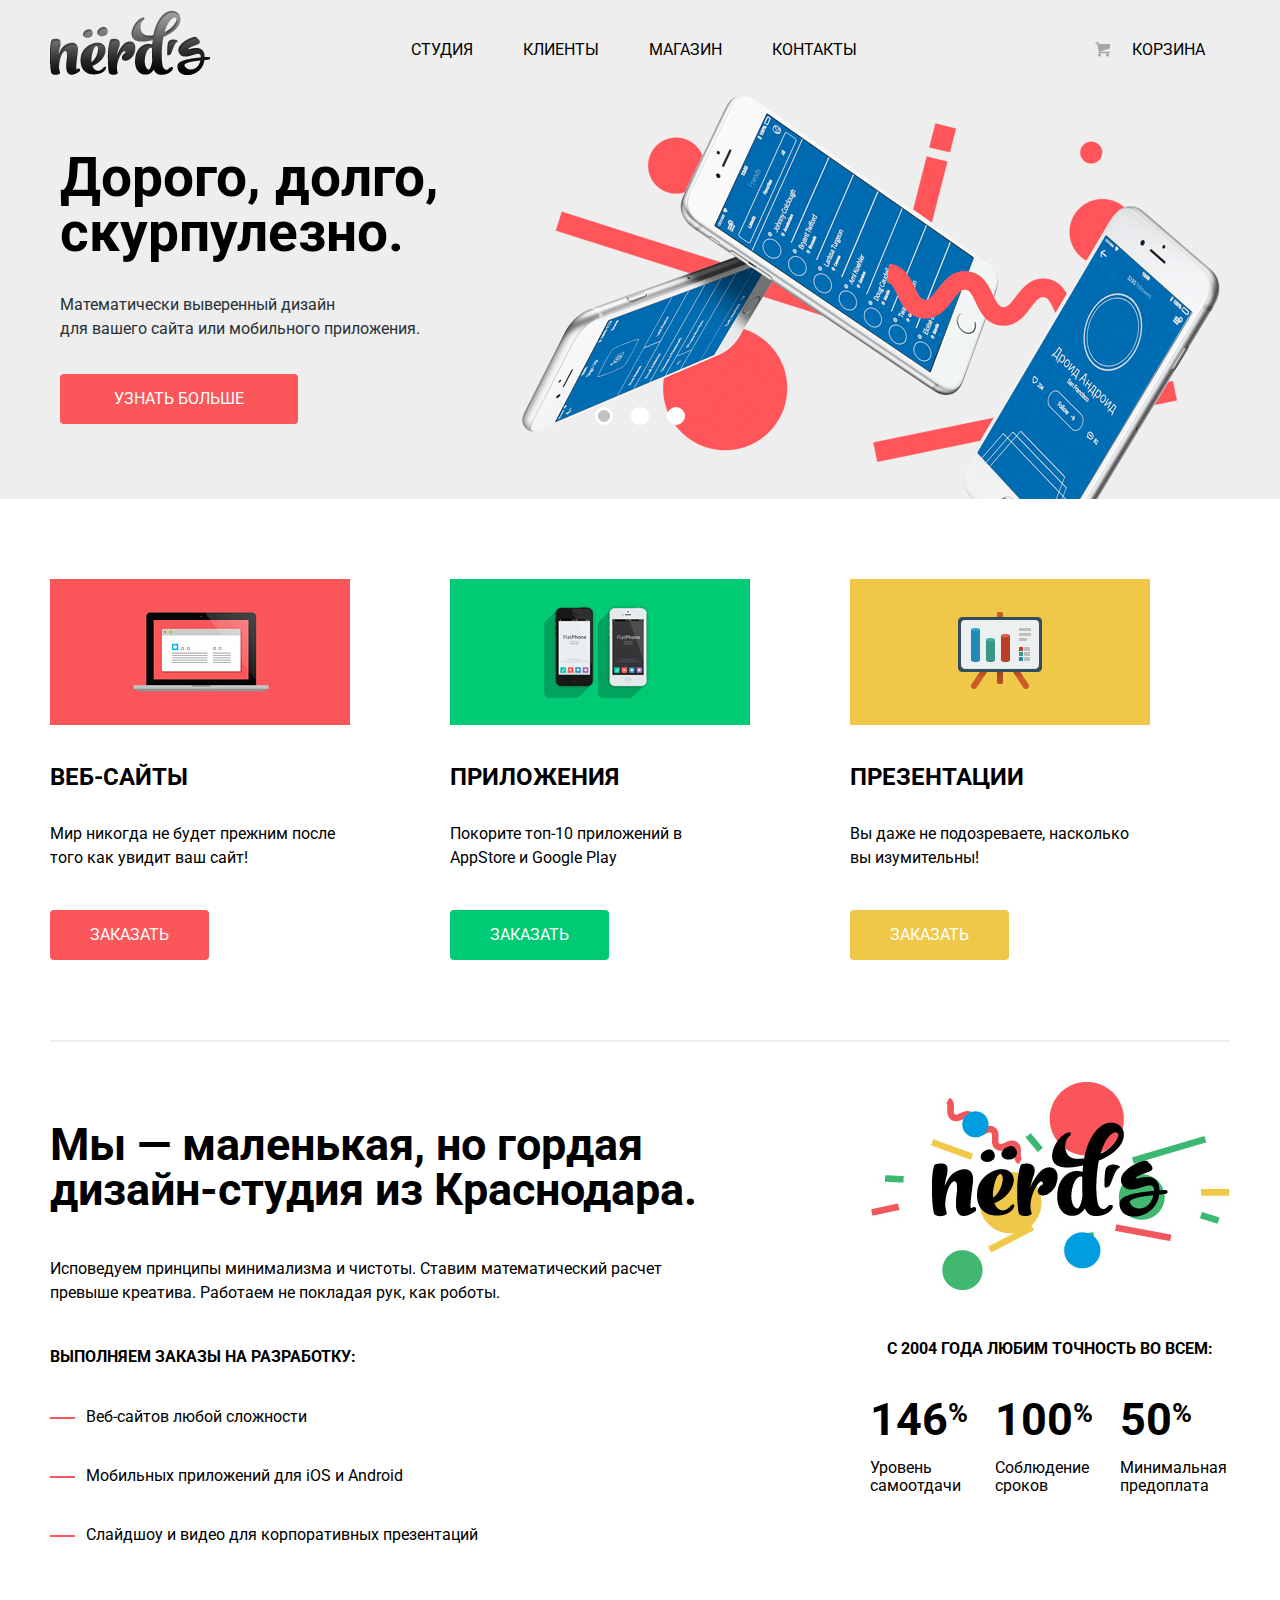
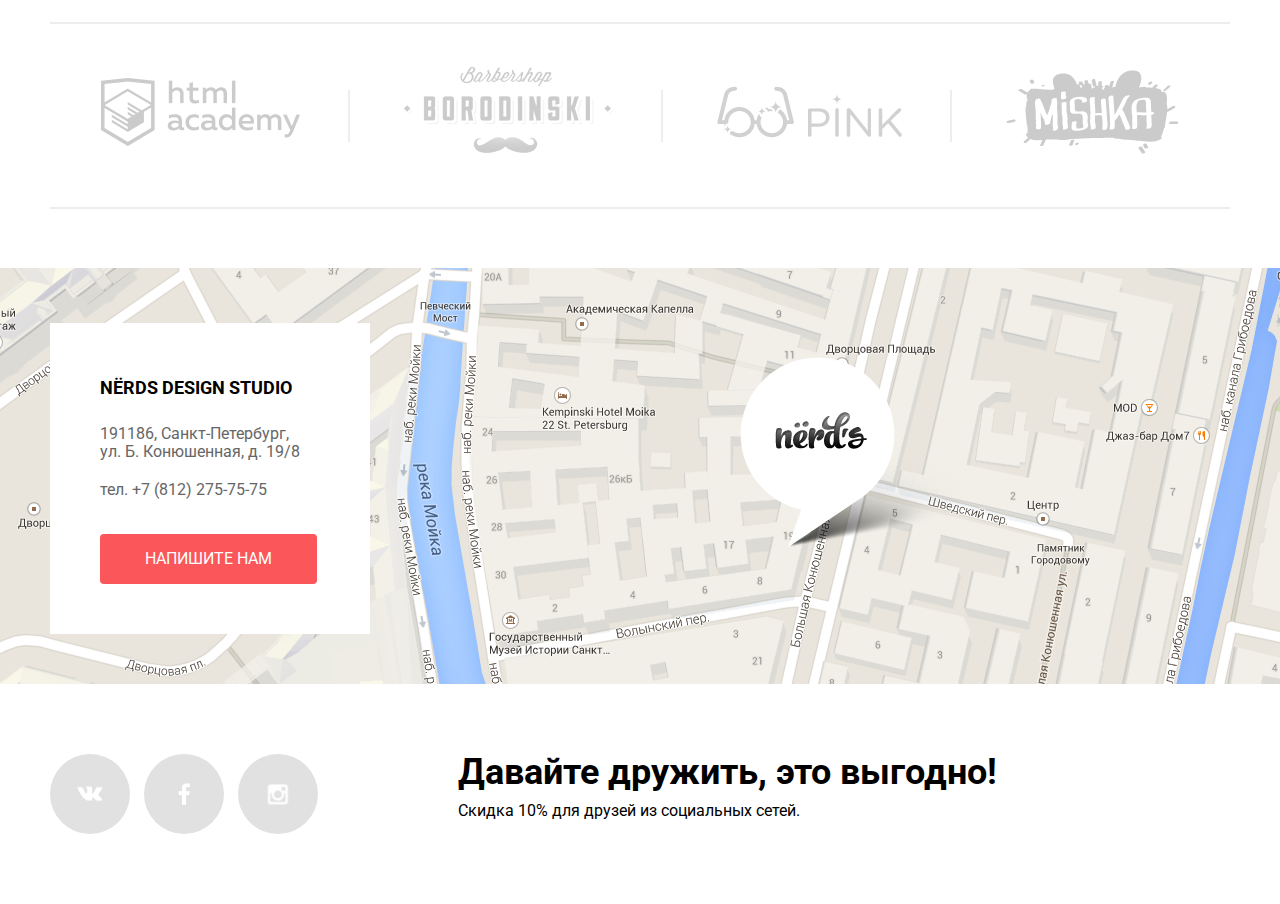
==== commit 8116c880: "Карта, чекбоксы в каталоге, аутлайны в форме и немного пикселперфекта." ====
--- a/index.html
+++ b/index.html
@@ -121,6 +121,7 @@
       </section>
     </div>
     <section class="contacts clearfix">
+      <script type="text/javascript" charset="utf-8" async src="https://api-maps.yandex.ru/services/constructor/1.0/js/?sid=Bq8IjGzzYhxQmmexY7VWC094Tx8jQ2TV&amp;width=100%25&amp;height=416&amp;lang=ru_RU&amp;sourceType=constructor&amp;scroll=true"></script>
       <div class="container">
         <div class="contactinfo">
           <strong>NЁRDS DESIGN STUDIO</strong>
--- a/css/style.css
+++ b/css/style.css
@@ -338,7 +338,7 @@
 .content {
   padding: 0 0;
   padding-top: 40px;
-  padding-bottom: 32px;
+  padding-bottom: 14px;
 }
 
 .content-left {
@@ -368,7 +368,6 @@
   display: inline-block;
   vertical-align: middle;
   position: relative;
-  /*border-right: 2px solid #eeeeee;*/
 }
 
 .content-bottomlogos a::after {
@@ -401,21 +400,27 @@
 }
 
 .contacts {
+  position: relative;
+  z-index: 1;
   min-width: 1200px;
   background-image: url("../img/map.png");
   background-position: 50% 50%;
   background-repeat: no-repeat;
-  padding-top: 55px;
   margin-top: 45px;
+  min-height: 416px;
 }
 
 .contactinfo {
+  position: absolute;
+  margin: 0;
+  top: 55px;
+  left: auto;
+  z-index: 2;
   width: 270px;
   background-color: #ffffff;
   margin: 0;
   padding-left: 50px;
   padding-top: 50px;
-  margin-bottom: 50px;
 }
 
 .contacts strong {
@@ -856,6 +861,7 @@
 .modal-writeus textarea:focus {
   color: #444444;
   border-color: #000000;
+  outline: 0;
 }
 
 .modal-writeus .uncorrect,
@@ -902,6 +908,10 @@
   min-width: 1200px;
   padding-top: 30px;
   padding-bottom: 70px;
+}
+
+.catalog {
+  padding-bottom: 0;
 }
 
 aside {
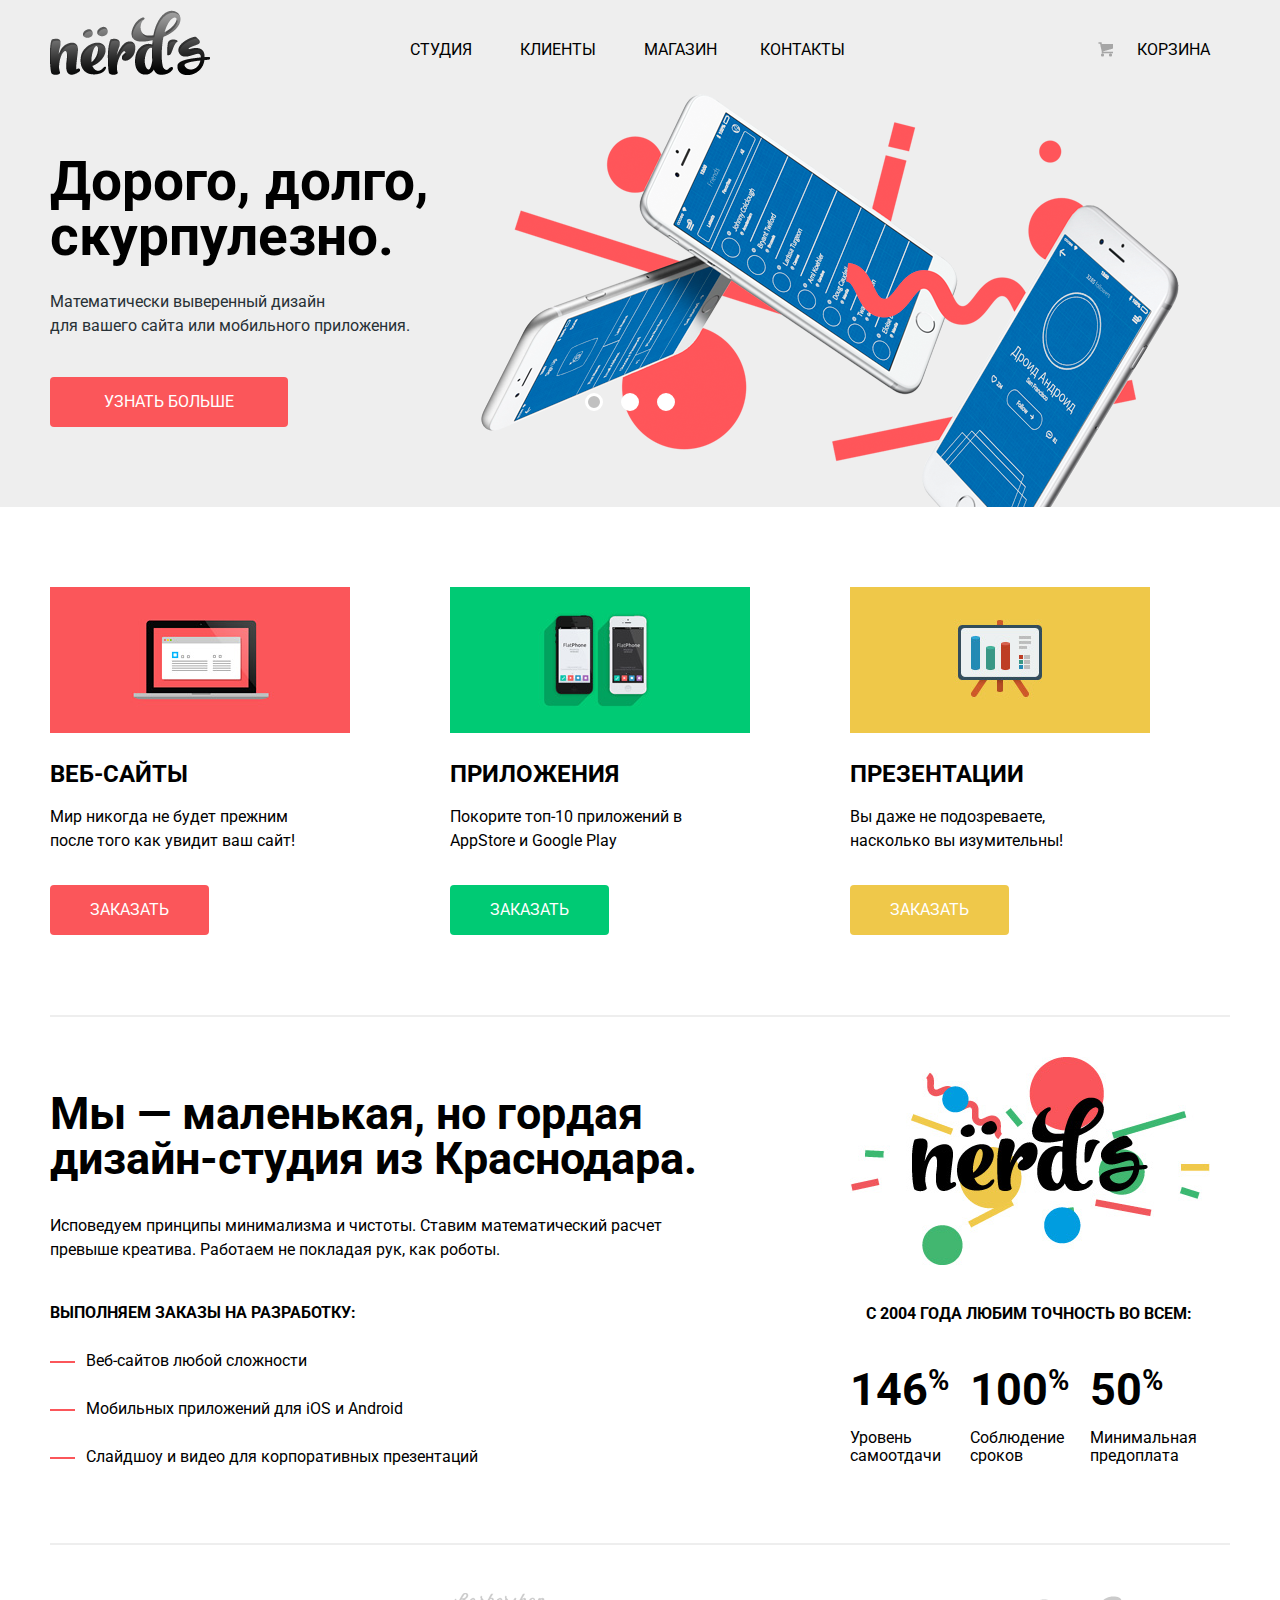
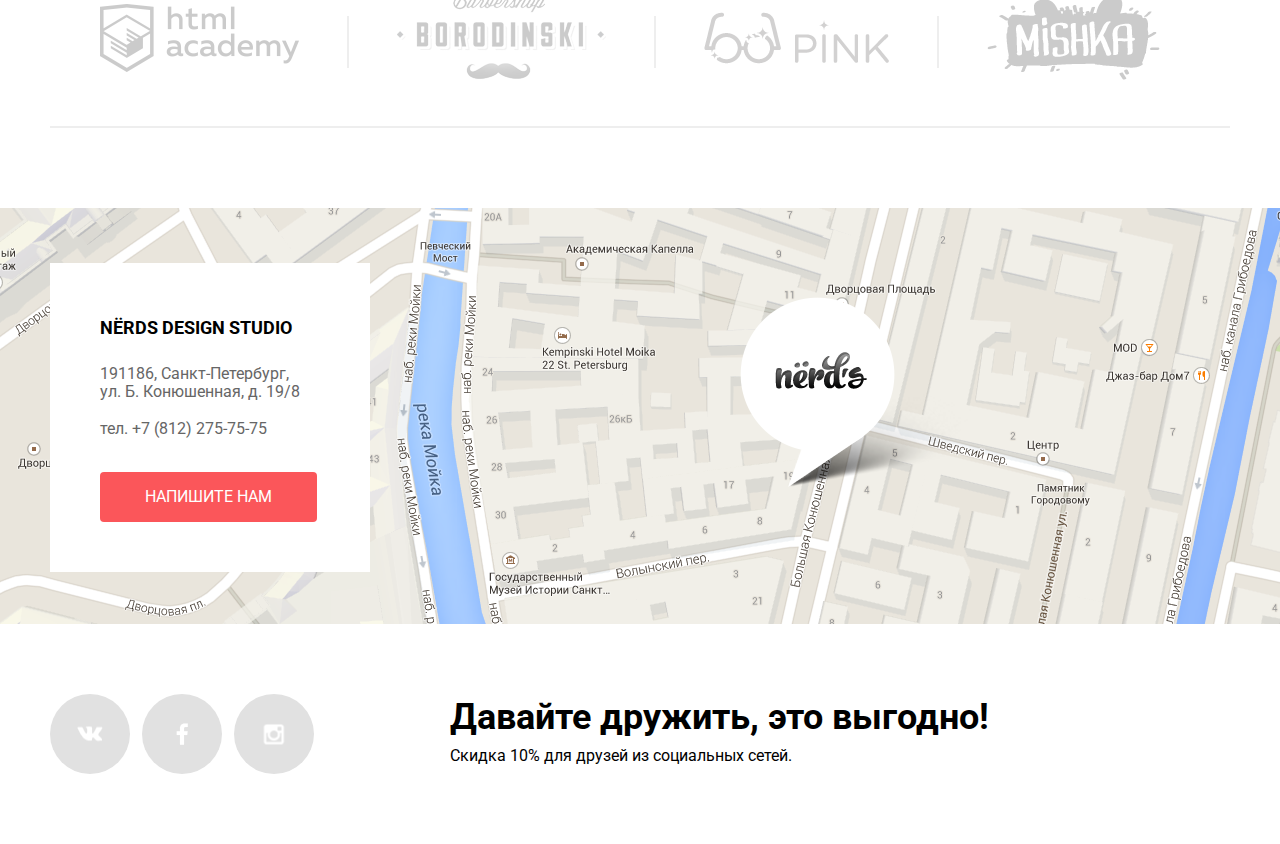
==== commit 25fdfb47: "Вроде, всё. Не без странного, но крупный косяк только с content-bottomlogos" ====
--- a/index.html
+++ b/index.html
@@ -75,7 +75,7 @@
         <div class="features-item">
           <img class="feature-icon" src="img/websites.png" width="300" height="146" alt="Веб-сайты">
           <h2>Веб-сайты</h2>
-          <p>Мир никогда не будет прежним после того как увидит ваш сайт!</p>
+          <p>Мир никогда не будет прежним<br>после того как увидит ваш сайт!</p>
           <a class="order-btn order1" href="#">Заказать</a>
         </div>
         <div class="features-item">
@@ -87,7 +87,7 @@
         <div class="features-item">
           <img class="feature-icon" src="img/presentations.png" width="300" height="146" alt="Презентации">
           <h2>Презентации</h2>
-          <p>Вы даже не подозреваете, насколько вы изумительны!</p>
+          <p>Вы даже не подозреваете,<br>насколько вы изумительны!</p>
           <a class="order-btn order3" href="#">Заказать</a>
         </div>
       </section>
--- a/css/style.css
+++ b/css/style.css
@@ -11,6 +11,10 @@
   font-size: 55px;
   line-height: 55px;
   text-align: center;
+  margin: 0;
+  margin-top: 40px;
+  margin-bottom: 37px;
+  padding-right: 21px;
 }
 
 h2 {
@@ -45,8 +49,13 @@
 
 .main-navigation a {
   display: block;
-  padding: 25px 25px;
+  padding: 25px 24px;
   padding-bottom: 12px;
+  text-align: center;
+}
+
+.main-navigation li:last-child a {
+  padding-left: 19px;
 }
 
 .main-navigation a:hover {
@@ -80,7 +89,7 @@
   position: relative;
   display: inline-block;
   vertical-align: top;
-  padding: 25px 25px;
+  padding: 25px 20px;
   padding-left: 50px;
   padding-bottom: 12px;
 }
@@ -89,7 +98,7 @@
   content: "";
   position: absolute;
   top: 32px;
-  left: 13px;
+  left: 11px;
   width: 15px;
   height: 15px;
   background: transparent url("../img/icons/sprite.png") no-repeat;
@@ -142,9 +151,8 @@
 .slider {
   position: relative;
   width: 1160px;
-  height: 414px;
-  /*высота тут не лишняя?*/
-  margin: 0 auto;
+  height: 422px;
+  margin: 0;
 }
 
 .slider input[type=radio] {
@@ -154,7 +162,7 @@
 
 .slider-controls {
   position: absolute;
-  bottom: 40px;
+  bottom: 51px;
   left: 50%;
   width: 200px;
   height: 12px;
@@ -189,7 +197,7 @@
   height: 100%;
   overflow: hidden;
   background-repeat: no-repeat;
-  background-position: 100% 10px;
+  background-position: 431px 9px;
 }
 
 .slides .promo-slide:nth-child(1) {
@@ -202,6 +210,7 @@
 
 .slides .promo-slide:nth-child(3) {
   background-image: url("../img/slide3.png");
+  background-position: 431px 11px;
 }
 
 .promo-slide {
@@ -227,27 +236,17 @@
   font-weight: bold;
   color: black;
   margin: 0;
-  margin-top: 65px;
+  margin-top: 69px;
 }
 
 .promo-info {
   width: 420px;
-  padding: 33px 0;
+  padding: 0;
+  padding-top: 26px;
+  padding-bottom: 39px;
   color: #283136;
   font-size: 16px;
   line-height: 24px;
-}
-
-.features-item h2 {
-  text-transform: uppercase;
-  margin: 0;
-  margin-top: 30px;
-}
-
-.features-item p {
-  margin: 0;
-  margin-top: 30px;
-  margin-bottom: 40px;
 }
 
 .contacts strong {
@@ -258,14 +257,16 @@
   font-size: 16px;
   line-height: 24px;
   text-transform: uppercase;
-  margin-bottom: 36px;
+  margin: 0;
+  margin-bottom: 24px;
 }
 
 .content-right h3 {
-  text-align: center;
-  margin: 0;
-  margin-top: 40px;
+  margin: 0;
+  padding: 0;
+  margin-top: 30px;
   margin-bottom: 50px;
+  padding-left: 16px;
 }
 
 .features h2 {
@@ -288,9 +289,6 @@
   line-height: 36px;
 }
 
-
-/*Сетки*/
-
 .clearfix::after {
   content: "";
   display: table;
@@ -298,7 +296,6 @@
 }
 
 .container {
-  /*outline: 5px solid red;*/
   width: 1180px;
   margin: 0 auto;
   padding: 0 20px;
@@ -335,33 +332,114 @@
   margin-right: 0;
 }
 
+.features-item h2 {
+  text-transform: uppercase;
+  margin: 0;
+  padding: 0;
+  margin-top: 19px;
+}
+
+.features-item p {
+  margin: 0;
+  margin-top: 16px;
+  margin-bottom: 32px;
+}
+
+.order-btn {
+  display: inline-block;
+  padding: 16px 40px;
+  border-radius: 4px;
+  border: none;
+  cursor: pointer;
+  font-size: 16px;
+  line-height: 18px;
+  vertical-align: top;
+  text-align: center;
+  color: #ffffff;
+  text-transform: uppercase;
+  text-decoration: none;
+  margin: 0;
+}
+
+.order1 {
+  background-color: #fb565a;
+}
+
+.order1:hover {
+  background-color: #e74246;
+}
+
+.order1:active {
+  background-color: #d7373b;
+  color: #e37376;
+  box-shadow: inset 0px 3px 0px 0px #c13135;
+}
+
+.order2 {
+  background-color: #00ca74;
+}
+
+.order2:hover {
+  background-color: #00bc6c;
+}
+
+.order2:active {
+  background-color: #00aa62;
+  color: #4dc491;
+  box-shadow: inset 0px 3px 0px 0px #009958;
+}
+
+.order3 {
+  background-color: #efc84a;
+}
+
+.order3:hover {
+  background-color: #eab534;
+}
+
+.order3:active {
+  background-color: #e5a722;
+  color: #edc265;
+  box-shadow: inset 0px 3px 0px 0px #ce961f;
+}
+
 .content {
   padding: 0 0;
   padding-top: 40px;
-  padding-bottom: 14px;
 }
 
 .content-left {
   float: left;
   width: 660px;
-  padding-top: 40px;
-  padding-bottom: 40px;
+  padding-top: 34px;
+  padding-bottom: 50px;
 }
 
 .content-right {
   float: right;
-  width: 360px;
+  width: 380px;
 }
 
 .content-bottomlogos {
   margin: 0;
   padding: 0;
   clear: both;
-  padding-top: 43px;
-  padding-bottom: 43px;
+  padding-top: 48px;
+  padding-bottom: 35px;
   border-top: 2px solid #eeeeee;
-  border-bottom: 2px solid #eeeeee;
   text-align: center;
+  position: relative;
+  margin-bottom: 23px;
+}
+
+.content-bottomlogos::after {
+  content: "";
+  width: 100%;
+  height: 2px;
+  bottom: -3px;
+  background: #eeeeee;
+  position: absolute;
+  display: block;
 }
 
 .content-bottomlogos a {
@@ -375,7 +453,7 @@
   height: 52px;
   background: #eeeeee;
   position: absolute;
-  right: 0;
+  right: 25px;
   top: 50%;
   transform: translateY(-50%);
   content: "";
@@ -387,8 +465,18 @@
 }
 
 .content-bottomlogos img {
-  padding: 0 50px;
+  padding: 0;
+  padding-left: 19px;
+  padding-right: 75px;
   opacity: 0.2;
+}
+
+.content-bottomlogos a:first-child img {
+  padding-left: 5px;
+}
+
+.content-bottomlogos a:last-child img {
+  padding-right: 25px;
 }
 
 .content-bottomlogos img:hover {
@@ -406,7 +494,7 @@
   background-image: url("../img/map.png");
   background-position: 50% 50%;
   background-repeat: no-repeat;
-  margin-top: 45px;
+  margin-top: 60px;
   min-height: 416px;
 }
 
@@ -438,7 +526,7 @@
   font-size: 16px;
   line-height: 18px;
   color: #666666;
-  margin-bottom: 20px;
+  margin-bottom: 19px;
   font-weight: 400;
 }
 
@@ -478,8 +566,7 @@
 
 .footer-social {
   float: left;
-  margin-right: 140px;
-  /*display: block;*/
+  margin-right: 136px;
 }
 
 .social-btn {
@@ -488,7 +575,7 @@
   border-radius: 40px;
   padding: 0;
   margin: 0;
-  margin-right: 10px;
+  margin-right: 8px;
   font-size: 0;
   display: inline-block;
   position: relative;
@@ -556,6 +643,7 @@
   line-height: 36px;
   margin: 0;
   padding: 0;
+  padding-top: 5px;
   margin-bottom: 10px;
 }
 
@@ -569,13 +657,13 @@
   font-size: 45px;
   line-height: 45px;
   margin: 0;
-  margin-bottom: 45px;
+  margin-bottom: 33px;
   font-weight: bold;
 }
 
 .content p {
   margin: 0;
-  margin-bottom: 40px;
+  margin-bottom: 39px;
 }
 
 .functions-list {
@@ -585,7 +673,7 @@
 }
 
 .functions-list li {
-  margin-bottom: 35px;
+  margin-bottom: 24px;
   position: relative;
   padding-left: 36px;
 }
@@ -627,70 +715,12 @@
   box-shadow: inset 0px 3px 0px 0px #c13135;
 }
 
-.order-btn {
-  display: inline-block;
-  padding: 16px 40px;
-  border-radius: 4px;
-  border: none;
-  cursor: pointer;
-  font-size: 16px;
-  line-height: 18px;
-  vertical-align: top;
-  text-align: center;
-  color: #ffffff;
-  text-transform: uppercase;
-  text-decoration: none;
-  margin: 0;
-}
-
-.order1 {
-  background-color: #fb565a;
-}
-
-.order1:hover {
-  background-color: #e74246;
-}
-
-.order1:active {
-  background-color: #d7373b;
-  color: #e37376;
-  box-shadow: inset 0px 3px 0px 0px #c13135;
-}
-
-.order2 {
-  background-color: #00ca74;
-}
-
-.order2:hover {
-  background-color: #00bc6c;
-}
-
-.order2:active {
-  background-color: #00aa62;
-  color: #4dc491;
-  box-shadow: inset 0px 3px 0px 0px #009958;
-}
-
-.order3 {
-  background-color: #efc84a;
-}
-
-.order3:hover {
-  background-color: #eab534;
-}
-
-.order3:active {
-  background-color: #e5a722;
-  color: #edc265;
-  box-shadow: inset 0px 3px 0px 0px #ce961f;
-}
-
 ul.about-numbers {
   margin: 0;
   padding: 0;
   list-style: none;
   font-size: 0;
-  width: 360px;
+  padding-top: 5px;
 }
 
 .about-numbers li {
@@ -698,13 +728,12 @@
   vertical-align: top;
   font-size: 16px;
   line-height: 18px;
-  width: 110px;
+  width: 105px;
   margin-right: 15px;
 }
 
 .about-numbers b {
   font-size: 45px;
-  /*line-height: 45px;*/
   display: block;
   margin: 0;
   padding: 0;
@@ -712,9 +741,7 @@
 }
 
 .about-numbers sup {
-  /*line-height: 10.06px;*/
-  /*top: -0.25em;*/
-  font-size: 0.6em;
+  font-size: 0.65em;
 }
 
 .about-numbers li:last-child {
@@ -728,7 +755,6 @@
   display: none;
   position: fixed;
   bottom: 180px;
-  /*в ТЗ требуется непонятное "окно позиционируется относительно вьюпорта, а не страницы" - как это?*/
   left: 50%;
   width: 760px;
   margin-left: -480px;
@@ -738,6 +764,7 @@
   background-color: #ffffff;
   box-shadow: 0 30px 50px rgba(0, 0, 0, 0.7);
   opacity: 1;
+  z-index: 3;
 }
 
 .modal-writeus-show {
@@ -918,7 +945,6 @@
   padding: 0;
   margin: 0;
   padding-top: 15px;
-  padding-left: 9px;
 }
 
 
@@ -990,11 +1016,11 @@
 }
 
 .range-controls .toggle-min {
-  left: 10px;
+  left: 20px;
 }
 
 .range-controls .toggle-max {
-  left: 150px;
+  left: 160px;
 }
 
 .price-controls label {
@@ -1023,7 +1049,7 @@
   font-size: 16px;
   width: 60px;
   margin-left: 10px;
-  padding: 8px 10px;
+  padding: 9px 10px;
   text-align: center;
   color: #283136;
   border: none;
@@ -1035,14 +1061,14 @@
   list-style-type: none;
   margin: 0;
   padding: 0;
-  margin-bottom: 17px;
+  margin-bottom: 16px;
 }
 
 .filter-options {
   padding: 0;
   margin: 0;
   margin-top: 13px;
-  padding-bottom: 4px;
+  padding-bottom: 5px;
 }
 
 .filter-options input[type="radio"] {
@@ -1058,8 +1084,8 @@
 .filter-options label::before {
   content: "";
   position: absolute;
-  top: 0;
-  left: -37px;
+  top: -1px;
+  left: -36px;
   width: 25px;
   height: 25px;
   background: transparent url("../img/icons/sprite.png") no-repeat;
@@ -1095,10 +1121,6 @@
   margin-top: 14px;
 }
 
-.filter-checks li {
-  margin-top: 18px;
-}
-
 .filter-checks input[type="checkbox"] {
   display: none;
 }
@@ -1113,7 +1135,7 @@
   content: "";
   position: absolute;
   top: 0;
-  left: -37px;
+  left: -36px;
   width: 23px;
   height: 23px;
   background: transparent url("../img/icons/sprite.png") no-repeat;
@@ -1161,7 +1183,7 @@
   border: none;
   cursor: pointer;
   margin: 0;
-  margin-top: 5px;
+  margin-top: 10px;
 }
 
 .catalog-filter button:hover {
@@ -1184,7 +1206,7 @@
   text-transform: uppercase;
   margin: 0;
   padding: 0;
-  margin-right: 250px;
+  margin-right: 262px;
   display: inline-block;
 }
 
@@ -1195,7 +1217,7 @@
 
 .catalog-sort-labels li {
   display: inline-block;
-  margin-right: 25px;
+  margin-right: 22px;
 }
 
 .catalog-sort-labels li a {
@@ -1239,8 +1261,8 @@
 }
 
 .catalog-sort-way li.sort-desc {
-  margin-left: 20px;
-  margin-right: 20px;
+  margin-left: 23px;
+  margin-right: 18px;
 }
 
 .catalog-sort-way li.sort-desc::before {
@@ -1293,9 +1315,12 @@
 /*Товары в каталоге*/
 
 .catalog {
-  /*background-color: #FFFFCC;*/
   float: right;
-  width: 760px;
+  width: 780px;
+}
+
+.catalog-items {
+  margin-top: 37px;
 }
 
 .catalog-item {
@@ -1303,7 +1328,7 @@
   width: 360px;
   position: relative;
   padding-top: 40px;
-  margin-bottom: 36px;
+  margin-bottom: 38px;
 }
 
 .catalog-item:nth-child(2n+1) {
@@ -1352,6 +1377,7 @@
   position: relative;
   width: 360px;
   height: 576px;
+  z-index: 1;
 }
 
 .item-template img {
@@ -1396,6 +1422,7 @@
   position: absolute;
   bottom: 0;
   left: 0;
+  z-index: 2;
 }
 
 .item-hover h1 {
@@ -1405,6 +1432,8 @@
   padding-top: 25px;
   margin: 0;
   margin-bottom: 16px;
+  text-align: center;
+  width: 100%;
 }
 
 .item-hover a {
@@ -1424,7 +1453,7 @@
 }
 
 .item-hover .order-btn {
-  padding: 16px 63px;
+  padding: 16px 61px;
   display: inline-block;
   border-radius: 4px;
   vertical-align: top;
@@ -1454,7 +1483,8 @@
 }
 
 .pages {
-  padding-top: 23px;
+  padding-top: 20px;
+  padding-bottom: -14px;
 }
 
 .pages a {
@@ -1496,5 +1526,4 @@
   color: #a9a9a9;
   border: 3px solid #d5d5d5;
   border-top: 3px solid #bfbfbf;
-  /*box-shadow: inset 0px 3px 0px 0px #bfbfbf;*/
-}
+}
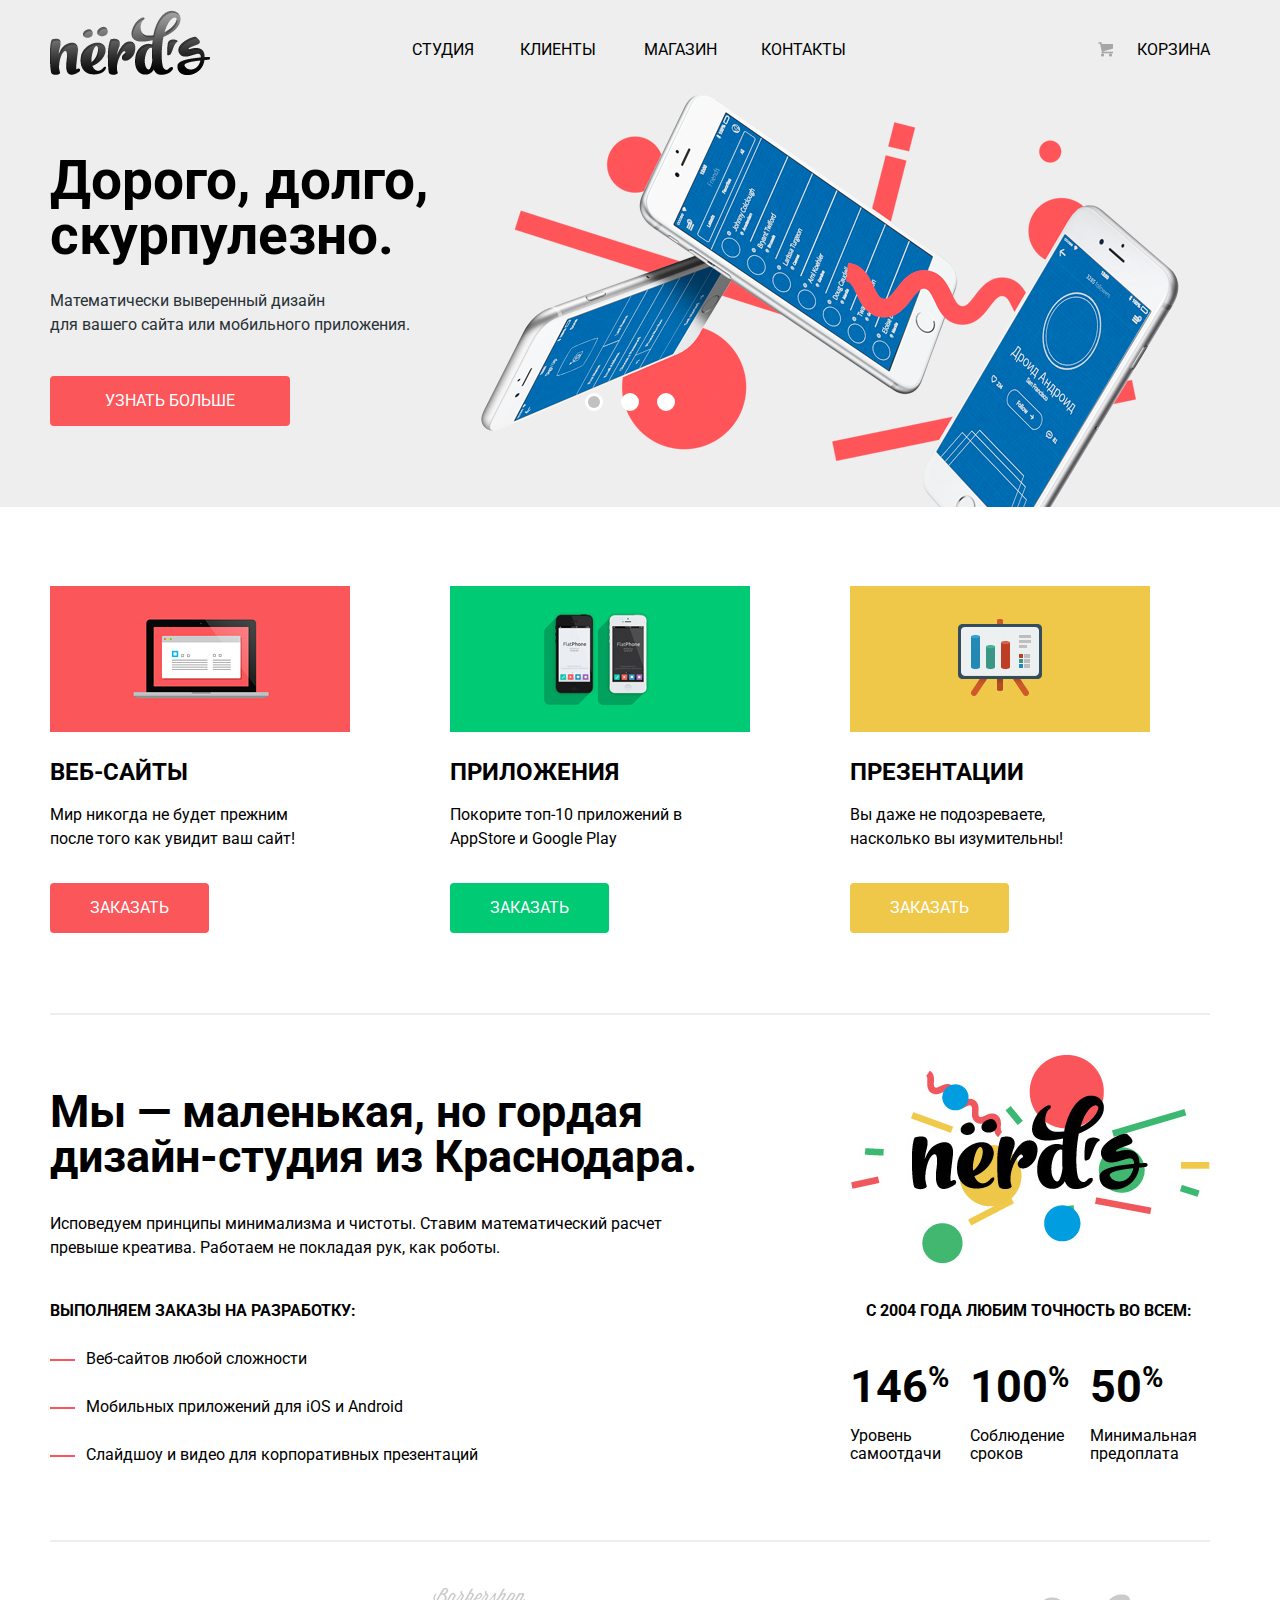
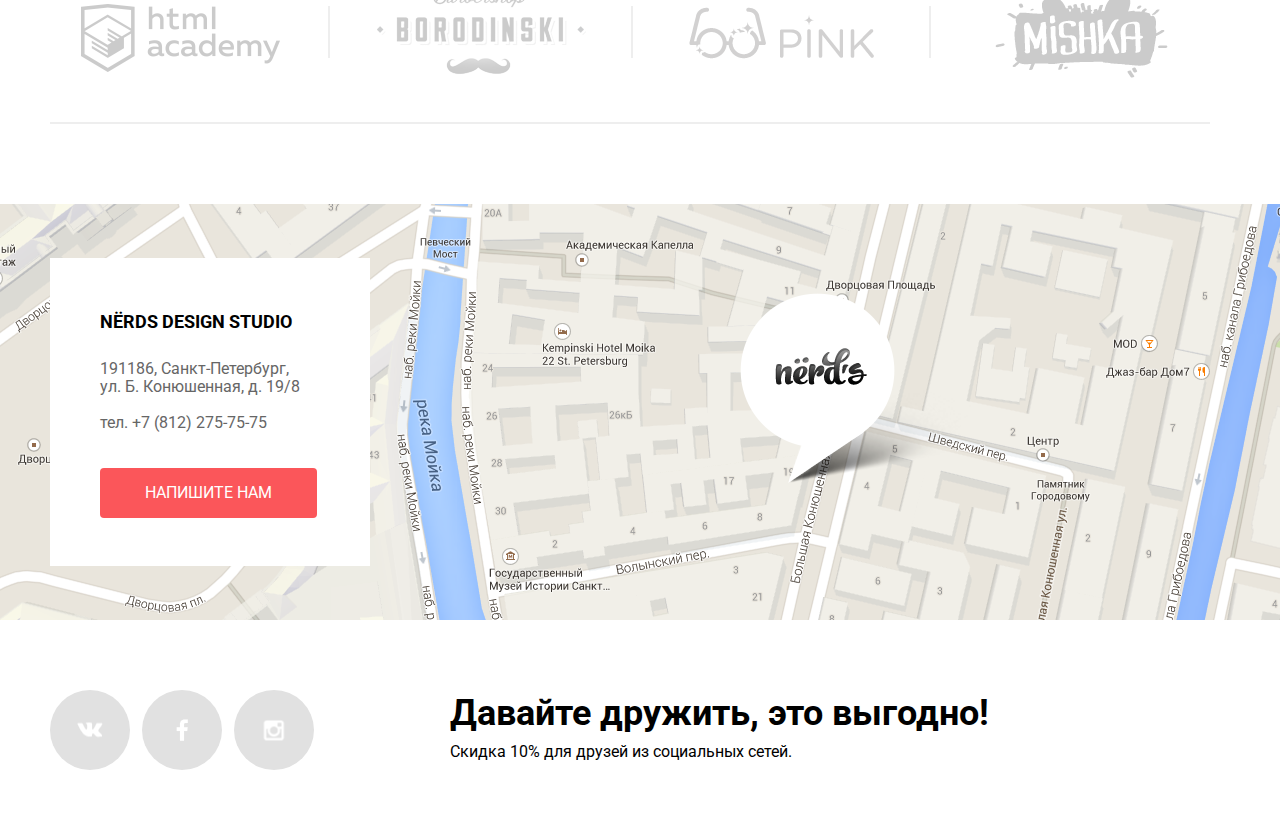
==== commit 84456730: "Логотипы, полоски-разделители и пикселперфект" ====
--- a/index.html
+++ b/index.html
@@ -113,10 +113,10 @@
           </ul>
         </div>
         <div class="content-bottomlogos">
-          <a href="#"><img src="img/htmlacademy_hover.png" width="199" height="68" alt="HTML Academy"></a>
-          <a href="#"><img src="img/borodinski_hover.png" width="209" height="90" alt="Барбершоп Бородинский"></a>
-          <a href="#"><img src="img/pink_hover.png" width="185" height="52" alt="PINK"></a>
-          <a href="#"><img src="img/mishka_hover.png" width="173" height="84" alt="MISHKA"></a>
+          <a class="bottomlogo" href="#"><img src="img/htmlacademy_hover.png" width="199" height="68" alt="HTML Academy"></a>
+          <a class="bottomlogo" href="#"><img src="img/borodinski_hover.png" width="209" height="90" alt="Барбершоп Бородинский"></a>
+          <a class="bottomlogo" href="#"><img src="img/pink_hover.png" width="185" height="52" alt="PINK"></a>
+          <a class="bottomlogo" href="#"><img src="img/mishka_hover.png" width="173" height="84" alt="MISHKA"></a>
         </div>
       </section>
     </div>
@@ -147,9 +147,9 @@
     <button class="modal-writeus-close" type="button" title="Закрыть">Закрыть</button>
     <h2>Напишите нам</h2>
     <form action="https://echo.htmlacademy.ru" method="post">
-      <label>Ваше имя:<input type="text" name="customer" placeholder="Представьтесь, пожалуйста"></label>
-      <label>Ваш e-mail:<input type="text" name="mail" placeholder="Для отправки ответа"></label>
-      <label>Текст письма:<textarea rows="5" name="message" placeholder="В свободной форме"></textarea></label>
+      <label>Ваше имя:<input type="text" name="customer" placeholder="Представьтесь, пожалуйста" required></label>
+      <label>Ваш e-mail:<input type="text" name="mail" placeholder="Для отправки ответа" required></label>
+      <label>Текст письма:<textarea rows="5" name="message" placeholder="В свободной форме" required></textarea></label>
       <button type="submit">Отправить</button>
     </form>
   </div>
--- a/css/style.css
+++ b/css/style.css
@@ -7,19 +7,19 @@
   background-color: #ffffff;
 }
 
-h1 {
+.page-header h1 {
   font-size: 55px;
   line-height: 55px;
   text-align: center;
   margin: 0;
-  margin-top: 40px;
+  margin-top: 39px;
   margin-bottom: 37px;
   padding-right: 21px;
 }
 
-h2 {
-  font-size: 55px;
-  line-height: 55px;
+img {
+  max-width: 100%;
+  height: auto;
 }
 
 .main-header,
@@ -47,15 +47,20 @@
   opacity: 0.3;
 }
 
-.main-navigation a {
+.main-navigation li {
   display: block;
   padding: 25px 24px;
-  padding-bottom: 12px;
+  padding-bottom: 10px;
   text-align: center;
 }
 
-.main-navigation li:last-child a {
-  padding-left: 19px;
+.main-navigation li:first-child {
+  padding-left: 26px;
+  padding-right: 22px;
+}
+
+.main-navigation li:last-child {
+  padding-left: 20px;
 }
 
 .main-navigation a:hover {
@@ -91,7 +96,7 @@
   vertical-align: top;
   padding: 25px 20px;
   padding-left: 50px;
-  padding-bottom: 12px;
+  padding-bottom: 10px;
 }
 
 .basket::before {
@@ -132,7 +137,7 @@
   content: "";
   position: absolute;
   right: 24px;
-  bottom: 7px;
+  bottom: 4px;
   left: 24px;
   height: 2px;
   background-color: #fb565a;
@@ -168,17 +173,17 @@
   height: 12px;
   margin-left: -100px;
   text-align: center;
-  z-index: 1000;
+  z-index: 50;
 }
 
 .slider-controls label {
   display: inline-block;
+  vertical-align: top;
   width: 12px;
   height: 12px;
   margin: 0 7px;
   background: white;
   border: 3px solid white;
-  vertical-align: top;
   border-radius: 50%;
   cursor: pointer;
 }
@@ -236,7 +241,7 @@
   font-weight: bold;
   color: black;
   margin: 0;
-  margin-top: 69px;
+  margin-top: 68px;
 }
 
 .promo-info {
@@ -264,14 +269,9 @@
 .content-right h3 {
   margin: 0;
   padding: 0;
-  margin-top: 30px;
+  margin-top: 29px;
   margin-bottom: 50px;
   padding-left: 16px;
-}
-
-.features h2 {
-  font-size: 24px;
-  line-height: 30px;
 }
 
 .catalog h2 {
@@ -317,14 +317,17 @@
 }
 
 .features {
-  padding-top: 80px;
-  padding-bottom: 80px;
-  border-bottom: 2px solid #eeeeee;
+  padding-top: 79px;
+  padding-bottom: 82px;
+  /*border-bottom: 2px solid #eeeeee;*/
+  /*position: relative;*/
+  /*vertical-align: bottom;*/
 }
 
 .features-item {
   float: left;
   width: 300px;
+  padding: 0;
   margin-right: 100px;
 }
 
@@ -333,10 +336,12 @@
 }
 
 .features-item h2 {
+  font-size: 24px;
+  line-height: 30px;
   text-transform: uppercase;
   margin: 0;
   padding: 0;
-  margin-top: 19px;
+  margin-top: 18px;
 }
 
 .features-item p {
@@ -347,13 +352,13 @@
 
 .order-btn {
   display: inline-block;
+  vertical-align: top;
   padding: 16px 40px;
   border-radius: 4px;
   border: none;
   cursor: pointer;
   font-size: 16px;
   line-height: 18px;
-  vertical-align: top;
   text-align: center;
   color: #ffffff;
   text-transform: uppercase;
@@ -412,7 +417,18 @@
   float: left;
   width: 660px;
   padding-top: 34px;
-  padding-bottom: 50px;
+  padding-bottom: 49px;
+  position: relative;
+}
+
+.content-left::before {
+  content: "";
+  width: 1160px;
+  height: 2px;
+  top: -42px;
+  background: #eeeeee;
+  position: absolute;
+  display: block;
 }
 
 .content-right {
@@ -424,19 +440,27 @@
   margin: 0;
   padding: 0;
   clear: both;
-  padding-top: 48px;
-  padding-bottom: 35px;
-  border-top: 2px solid #eeeeee;
-  text-align: center;
+  padding-top: 47px;
+  padding-bottom: 45px;
   position: relative;
-  margin-bottom: 23px;
+  margin-bottom: 24px;
+}
+
+.content-bottomlogos::before {
+  content: "";
+  width: 1160px;
+  height: 2px;
+  top: 0;
+  background: #eeeeee;
+  position: absolute;
+  display: block;
 }
 
 .content-bottomlogos::after {
   content: "";
-  width: 100%;
+  width: 1160px;
   height: 2px;
-  bottom: -3px;
+  bottom: -2px;
   background: #eeeeee;
   position: absolute;
   display: block;
@@ -446,6 +470,49 @@
   display: inline-block;
   vertical-align: middle;
   position: relative;
+  width: 280px;
+  padding: 0;
+  margin: 0;
+  margin-right: 19px;
+}
+
+.content-bottomlogos img {
+  padding: 0;
+  margin: 0;
+  display: inline-block;
+  vertical-align: bottom;
+  position: relative;
+  opacity: 0.2;
+}
+
+.bottomlogo:nth-child(1) img {
+  top: 6px;
+  left: 31px;
+}
+
+.bottomlogo:nth-child(2) img {
+  top: 1px;
+  left: 24px;
+}
+
+.content-bottomlogos a:nth-child(3) {
+  margin-right: 0;
+  width: 275px;
+}
+
+.bottomlogo:nth-child(3) img {
+  top: 1px;
+  left: 33px;
+}
+
+.bottomlogo:nth-child(4) img {
+  top: 4px;
+  left: 60px;
+}
+
+.content-bottomlogos a:last-child {
+  margin-right: 0;
+  width: 270px;
 }
 
 .content-bottomlogos a::after {
@@ -453,7 +520,7 @@
   height: 52px;
   background: #eeeeee;
   position: absolute;
-  right: 25px;
+  right: 0;
   top: 50%;
   transform: translateY(-50%);
   content: "";
@@ -466,17 +533,8 @@
 
 .content-bottomlogos img {
   padding: 0;
-  padding-left: 19px;
-  padding-right: 75px;
+  margin: 0;
   opacity: 0.2;
-}
-
-.content-bottomlogos a:first-child img {
-  padding-left: 5px;
-}
-
-.content-bottomlogos a:last-child img {
-  padding-right: 25px;
 }
 
 .content-bottomlogos img:hover {
@@ -486,6 +544,9 @@
 .content-bottomlogos img:active {
   opacity: 0.1;
 }
+
+
+/*Карта и контактная информация*/
 
 .contacts {
   position: relative;
@@ -494,27 +555,27 @@
   background-image: url("../img/map.png");
   background-position: 50% 50%;
   background-repeat: no-repeat;
-  margin-top: 60px;
+  margin-top: 58px;
   min-height: 416px;
 }
 
 .contactinfo {
   position: absolute;
   margin: 0;
-  top: 55px;
+  top: 54px;
   left: auto;
   z-index: 2;
   width: 270px;
   background-color: #ffffff;
   margin: 0;
   padding-left: 50px;
-  padding-top: 50px;
+  padding-top: 49px;
 }
 
 .contacts strong {
   display: block;
   margin: 0;
-  margin-bottom: 22px;
+  margin-bottom: 23px;
   font-size: 18px;
   line-height: 30px;
 }
@@ -526,15 +587,15 @@
   font-size: 16px;
   line-height: 18px;
   color: #666666;
-  margin-bottom: 19px;
+  margin-bottom: 18px;
   font-weight: 400;
 }
 
 .contacts-btn {
   padding: 16px 45px;
   display: inline-block;
+  vertical-align: top;
   border-radius: 4px;
-  vertical-align: top;
   text-align: center;
   color: #ffffff;
   background-color: #fb565a;
@@ -545,8 +606,8 @@
   line-height: 18px;
   border: none;
   cursor: pointer;
-  margin-top: 15px;
-  margin-bottom: 50px;
+  margin-top: 18px;
+  margin-bottom: 48px;
 }
 
 .contacts-btn:hover {
@@ -578,9 +639,9 @@
   margin-right: 8px;
   font-size: 0;
   display: inline-block;
+  vertical-align: top;
   position: relative;
   text-decoration: none;
-  vertical-align: top;
   background-color: #e1e1e1;
 }
 
@@ -690,7 +751,8 @@
 
 .promo-btn {
   display: inline-block;
-  padding: 16px 54px;
+  vertical-align: top;
+  padding: 16px 55px;
   border-radius: 4px;
   vertical-align: top;
   text-align: center;
@@ -702,7 +764,7 @@
   line-height: 18px;
   text-transform: uppercase;
   text-decoration: none;
-  margin-bottom: 70px;
+  margin-bottom: 80px;
 }
 
 .promo-btn:hover {
@@ -737,7 +799,7 @@
   display: block;
   margin: 0;
   padding: 0;
-  margin-bottom: 30px;
+  margin-bottom: 31px;
 }
 
 .about-numbers sup {
@@ -764,7 +826,7 @@
   background-color: #ffffff;
   box-shadow: 0 30px 50px rgba(0, 0, 0, 0.7);
   opacity: 1;
-  z-index: 3;
+  z-index: 100;
 }
 
 .modal-writeus-show {
@@ -901,8 +963,8 @@
 .modal-writeus button[type="submit"] {
   padding: 20px 82px;
   display: inline-block;
+  vertical-align: middle;
   border-radius: 4px;
-  vertical-align: top;
   text-align: center;
   color: #ffffff;
   background-color: #fb565a;
@@ -941,12 +1003,6 @@
   padding-bottom: 0;
 }
 
-aside {
-  padding: 0;
-  margin: 0;
-  padding-top: 15px;
-}
-
 
 /*Фильтр товаров*/
 
@@ -956,6 +1012,9 @@
   font-family: 'Roboto', 'Arial', sans-serif;
   font-size: 16px;
   color: #000000;
+  padding: 0;
+  margin: 0;
+  padding-top: 15px;
 }
 
 .catalog-filter fieldset {
@@ -1023,11 +1082,6 @@
   left: 160px;
 }
 
-.price-controls label {
-  display: inline-block;
-  width: 50%;
-}
-
 .price-controls {
   font-size: 0;
   margin-bottom: 34px;
@@ -1036,6 +1090,7 @@
 .price-controls label {
   font-size: 16px;
   display: inline-block;
+  vertical-align: middle;
   width: 50%;
   text-transform: uppercase;
 }
@@ -1170,6 +1225,7 @@
 .catalog-filter button {
   padding: 16px 89px;
   display: inline-block;
+  vertical-align: middle;
   border-radius: 4px;
   vertical-align: top;
   text-align: center;
@@ -1200,6 +1256,8 @@
 /*Сортировщик каталога*/
 
 .catalog-sort h2 {
+  display: inline-block;
+  vertical-align: bottom;
   font-size: 18px;
   line-height: 18px;
   font-weight: bold;
@@ -1207,21 +1265,24 @@
   margin: 0;
   padding: 0;
   margin-right: 262px;
-  display: inline-block;
+  padding-bottom: 21px;
 }
 
 .catalog-sort-labels {
   display: inline-block;
+  vertical-align: top;
   padding: 0;
 }
 
 .catalog-sort-labels li {
   display: inline-block;
+  vertical-align: top;
   margin-right: 22px;
 }
 
 .catalog-sort-labels li a {
   display: inline-block;
+  vertical-align: middle;
   color: #cacaca;
   text-transform: uppercase;
   text-decoration: none;
@@ -1242,16 +1303,19 @@
 
 .catalog-sort-way {
   display: inline-block;
+  vertical-align: top;
   padding: 0;
 }
 
 .catalog-sort-way li {
   display: inline-block;
+  vertical-align: top;
   text-align: right;
 }
 
 .catalog-sort-way li a {
   display: inline-block;
+  vertical-align: top;
   text-decoration: none;
   width: 9px;
 }
@@ -1455,6 +1519,7 @@
 .item-hover .order-btn {
   padding: 16px 61px;
   display: inline-block;
+  vertical-align: middle;
   border-radius: 4px;
   vertical-align: top;
   text-align: center;
@@ -1489,6 +1554,7 @@
 
 .pages a {
   display: inline-block;
+  vertical-align: middle;
   text-decoration: none;
   text-transform: uppercase;
   font-size: 16px;
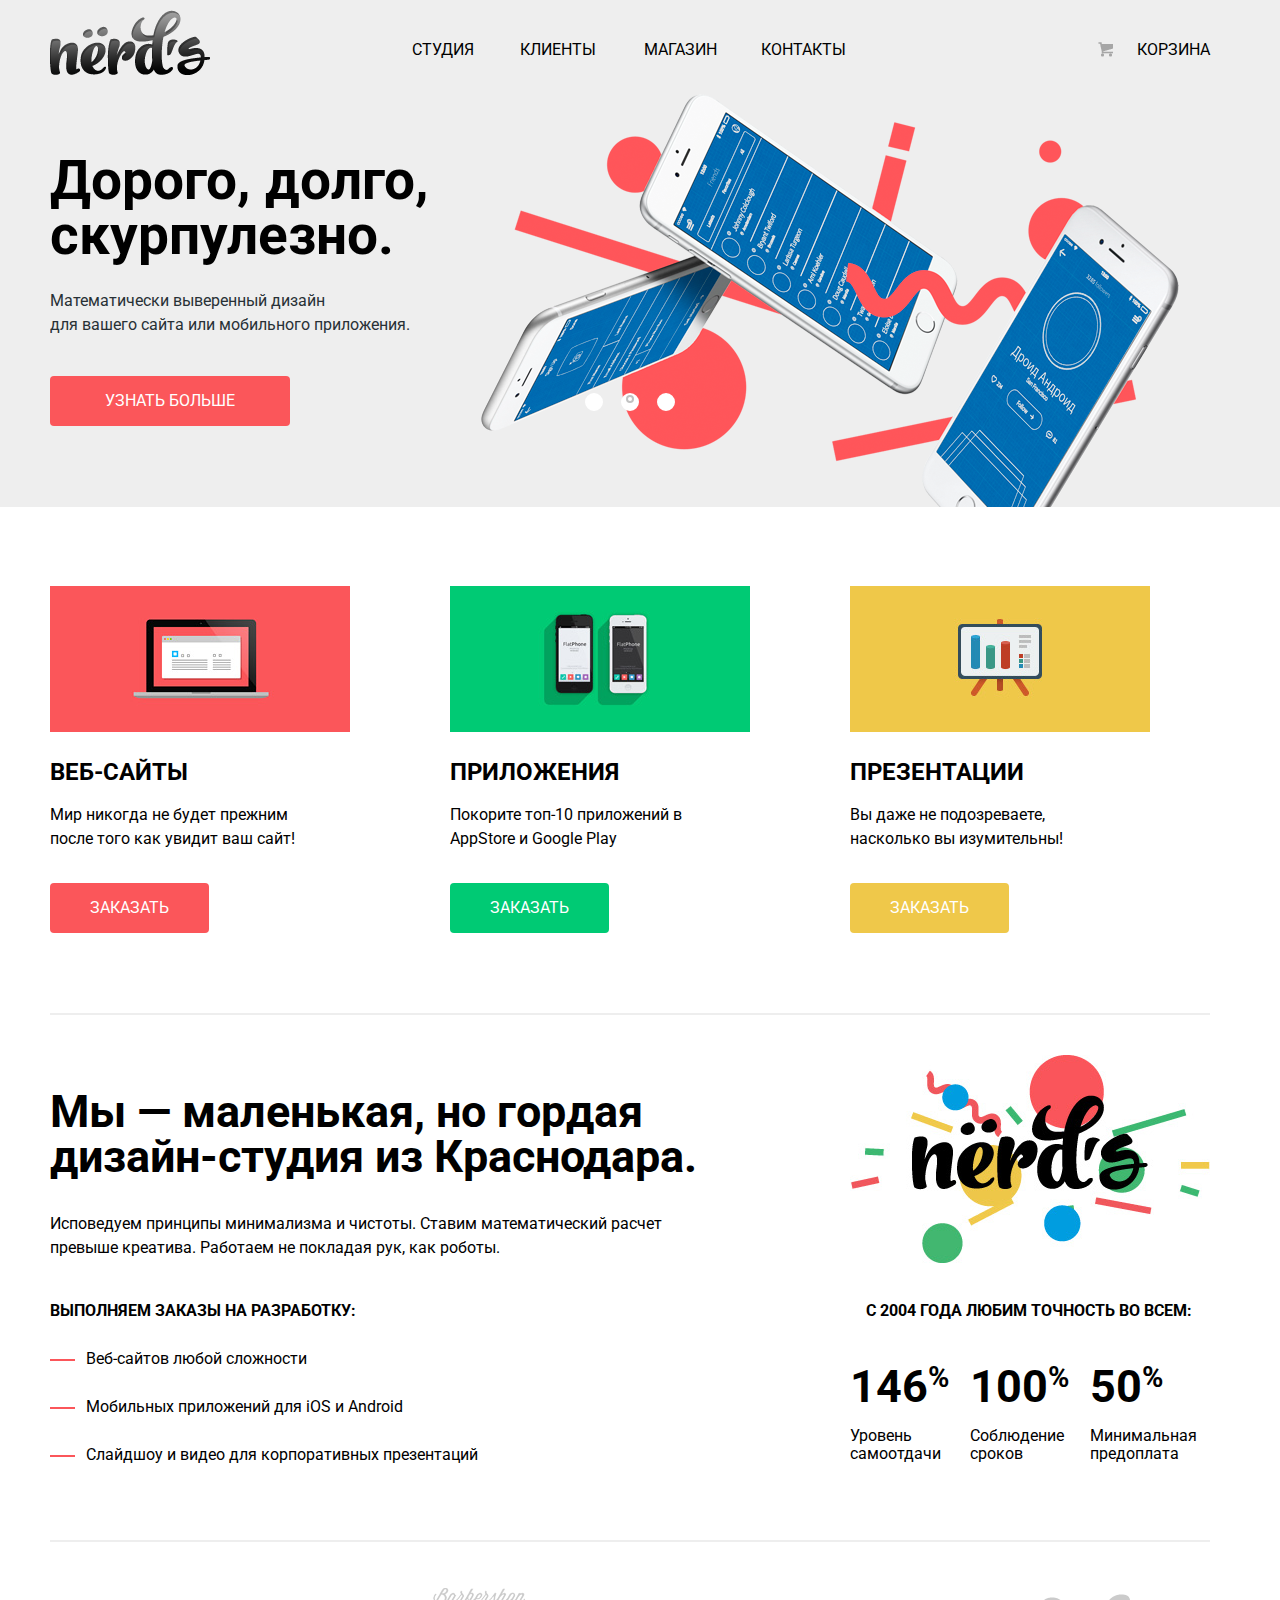
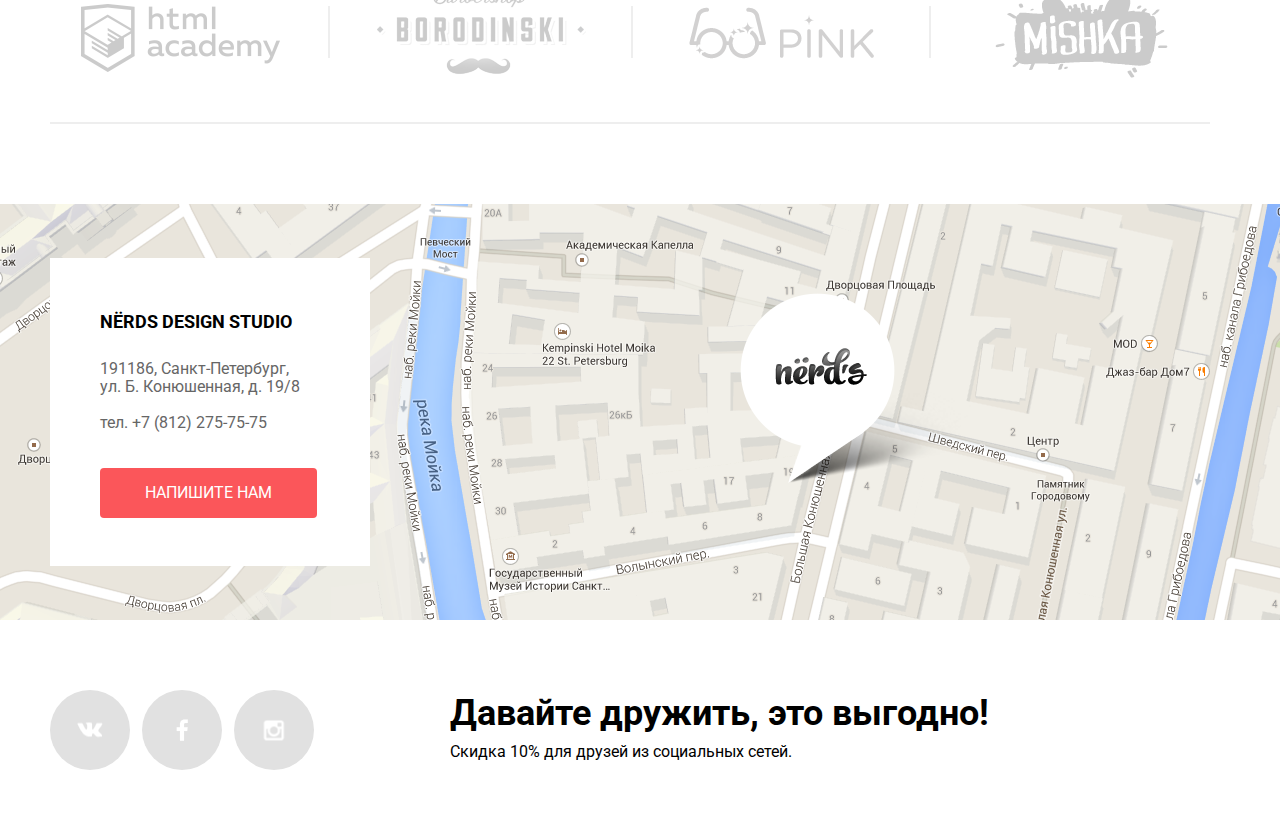
==== commit 86e52d28: "Кнопки слайдера и минификация css+js" ====
--- a/index.html
+++ b/index.html
@@ -6,7 +6,7 @@
   <title>Студия дизайна NЁRD'S</title>
   <link href="https://fonts.googleapis.com/css?family=Roboto:400,700&amp;subset=cyrillic" rel="stylesheet">
   <link rel="stylesheet" href="css/normalize.css">
-  <link rel="stylesheet" href="css/style.css">
+  <link rel="stylesheet" href="css/min.css">
 </head>
 
 <body>
@@ -153,7 +153,7 @@
       <button type="submit">Отправить</button>
     </form>
   </div>
-  <script src="js/popup.js"></script>
+  <script src="js/min.js"></script>
 </body>
 
 </html>
--- a/css/min.css
+++ b/css/min.css
@@ -0,0 +1 @@
+.basket,.main-navigation li,.slider-controls label{display:inline-block;vertical-align:top}.main-header a,.order-btn{text-decoration:none;text-transform:uppercase}.modal-writeus input,.modal-writeus label,body{font-family:Roboto,Arial,sans-serif}.contacts-btn,.main-navigation li,.order-btn,.page-header h1,.promo-btn,.slider-controls{text-align:center}.catalog-filter legend,.contacts strong,.contacts-btn,.content h3,.features-item h2,.main-header a,.order-btn,.promo-btn{text-transform:uppercase}body{font-size:16px;line-height:24px;color:#000;font-weight:400;background-color:#fff}.page-header h1{font-size:55px;line-height:55px;margin:39px 0 37px;padding-right:21px}img{max-width:100%;height:auto}.main-header,.promo{background-color:#eee;min-width:1200px}.main-header{padding-top:10px}.main-header a{color:#000;line-height:30px}.logo a:hover{opacity:.6}.logo a:active{opacity:.3}.main-navigation li{padding:25px 24px 10px}.main-navigation li:first-child{padding-left:26px;padding-right:22px}.main-navigation li:last-child{padding-left:20px}.main-navigation a:hover{color:#f87f81}.main-navigation a:active{color:#a6a6a6}.main-navigation .active a:hover{color:#000}.main-navigation ul{margin:0;padding:0 0 0 175px;list-style:none;font-size:0}.main-navigation li{font-size:16px;line-height:30px}.basket{position:relative;padding:25px 20px 10px 50px}.basket::before{content:"";position:absolute;top:32px;left:11px;width:15px;height:15px;background:url(../img/icons/sprite.png) -5px -5px no-repeat}.user-block a:hover{color:#f87f81}.user-block a:active{color:#a6a6a6}.main-navigation .active{position:relative;background-color:none}.main-navigation .active::after,.user-block .active::after{position:absolute;right:24px;height:2px;background-color:#fb565a;content:""}.main-navigation .active a:hover,.user-block .active:hover{color:#000;cursor:default}.main-navigation .active::after{bottom:4px;left:24px}.user-block .active::after{bottom:0;left:13px}.slider{position:relative;width:1160px;height:422px;margin:0}.slider input[type=radio]{position:absolute;opacity:0}.slider-controls{position:absolute;bottom:51px;left:50%;width:200px;height:12px;margin-left:-100px;z-index:50}.slider-controls label{width:12px;height:12px;margin:0 7px;background:#fff;border:3px solid #fff;border-radius:50%;cursor:pointer}#btn-1:checked~.slider-controls label[for=btn-1]::after,#btn-2:checked~.slider-controls label[for=btn-2]::after,#btn-3:checked~.slider-controls label[for=btn-3]::after{content:"";background:#c1c1c1;width:8px;height:8px;position:absolute;display:block;border-radius:10px;top:50%;left:50%;transform:translate(-50%,-50%);z-index:10}#btn-1:checked~.slider-controls label[for=btn-1]::before,#btn-2:checked~.slider-controls label[for=btn-2]::before,#btn-3:checked~.slider-controls label[for=btn-3]::before{content:"";background:#fff;width:4px;height:4px;position:absolute;display:block;border-radius:10px;top:50%;left:50%;transform:translate(-50%,-50%);z-index:20}.promo-slide{position:absolute;top:0;left:0;width:100%;height:100%;overflow:hidden;background-repeat:no-repeat;background-position:431px 9px;display:none}.slides .promo-slide:nth-child(1){background-image:url(../img/slide1.png)}.slides .promo-slide:nth-child(2){background-image:url(../img/slide2.png)}.slides .promo-slide:nth-child(3){background-image:url(../img/slide3.png);background-position:431px 11px}#btn-1:checked~.slides .promo-slide:nth-child(1),#btn-2:checked~.slides .promo-slide:nth-child(2),#btn-3:checked~.slides .promo-slide:nth-child(3){display:block}.promo h2{width:520px;font-size:55px;line-height:55px;font-weight:700;color:#000;margin:68px 0 0}.content h3,.promo-info{font-size:16px;line-height:24px}.promo-info{width:420px;padding:26px 0 39px;color:#283136}.content h3{margin:0 0 24px}.content-right h3{margin:29px 0 50px;padding:0 0 0 16px}.catalog h2{font-size:18px;line-height:18px}.write-us h2{font-size:45px;line-height:45px}.clearfix::after{content:"";display:table;clear:both}.container{width:1180px;margin:0 auto;padding:0 20px}.logo{float:left;width:161px}.main-navigation{float:left;width:800px}.user-block{float:right;max-width:180px}.features{padding-top:79px;padding-bottom:82px}.features-item{float:left;width:300px;padding:0;margin-right:100px}.features-item:last-child{margin-right:0}.features-item h2{font-size:24px;line-height:30px;margin:18px 0 0;padding:0}.features-item p{margin:16px 0 32px}.order-btn{display:inline-block;vertical-align:top;padding:16px 40px;border-radius:4px;border:none;cursor:pointer;font-size:16px;line-height:18px;color:#fff;margin:0}.order1{background-color:#fb565a}.order1:hover{background-color:#e74246}.order1:active{background-color:#d7373b;color:#e37376;box-shadow:inset 0 3px 0 0 #c13135}.order2{background-color:#00ca74}.order2:hover{background-color:#00bc6c}.order2:active{background-color:#00aa62;color:#4dc491;box-shadow:inset 0 3px 0 0 #009958}.order3{background-color:#efc84a}.order3:hover{background-color:#eab534}.order3:active{background-color:#e5a722;color:#edc265;box-shadow:inset 0 3px 0 0 #ce961f}.contacts-btn:active,.promo-btn:active,.social-btn:active{box-shadow:inset 0 3px 0 0 #c13135}.content{padding:40px 0 0}.content-left{float:left;width:660px;padding-top:34px;padding-bottom:49px;position:relative}.content-left::before{content:"";width:1160px;height:2px;top:-42px;background:#eee;position:absolute;display:block}.content-right{float:right;width:380px}.content-bottomlogos{margin:0 0 24px;padding:47px 0 45px;clear:both;position:relative}.content-bottomlogos::after,.content-bottomlogos::before{width:1160px;height:2px;position:absolute;display:block;background:#eee;content:""}.content-bottomlogos::before{top:0}.content-bottomlogos::after{bottom:-2px}.content-bottomlogos a,.content-bottomlogos img{display:inline-block;position:relative;padding:0}.content-bottomlogos a{vertical-align:middle;width:280px;margin:0 19px 0 0}.content-bottomlogos img{vertical-align:bottom;margin:0;opacity:.2}.bottomlogo:nth-child(1) img{top:6px;left:31px}.bottomlogo:nth-child(2) img{top:1px;left:24px}.content-bottomlogos a:nth-child(3){margin-right:0;width:275px}.bottomlogo:nth-child(3) img{top:1px;left:33px}.bottomlogo:nth-child(4) img{top:4px;left:60px}.content-bottomlogos a:last-child{margin-right:0;width:270px}.content-bottomlogos a::after{width:2px;height:52px;background:#eee;position:absolute;right:0;top:50%;transform:translateY(-50%);content:"";display:block}.content-bottomlogos a:last-child::after{display:none}.content-bottomlogos img:hover{opacity:1}.content-bottomlogos img:active{opacity:.1}.contacts{position:relative;z-index:1;min-width:1200px;background-color:#eee;background-image:url(../img/map.png);background-position:50% 50%;background-repeat:no-repeat;margin-top:58px;min-height:416px}.contactinfo{position:absolute;top:54px;left:auto;z-index:2;width:270px;background-color:#fff;margin:0;padding-left:50px;padding-top:49px}.functions-list li::before,.social-btn::after{top:50%;content:""}.contacts strong{display:block;margin:0 0 23px;font-size:18px;line-height:30px}.contacts p,.contacts-btn{font-size:16px;line-height:18px}.contacts p{display:block;margin:0 0 18px;padding:0;color:#666;font-weight:400}.contacts-btn,.social-btn{display:inline-block;vertical-align:top;text-decoration:none}.contacts-btn{padding:16px 45px;border-radius:4px;color:#fff;background-color:#fb565a;font-weight:medium;border:none;cursor:pointer;margin-top:18px;margin-bottom:48px}.contacts-btn:hover{background-color:#e74246}.contacts-btn:active{background-color:#d7373b;color:#e37376}.main-footer{padding-top:70px;padding-bottom:70px}.footer-social{float:left;margin-right:136px}.social-btn{width:80px;height:80px;border-radius:40px;padding:0;margin:0 8px 0 0;font-size:0;position:relative;background-color:#e1e1e1}.social-btn::after{position:absolute;left:50%;transform:translate(-50%,-50%);background-image:url(../img/icons/sprite.png);background-position:no-repeat}.social-btn-vk::after{width:26px;height:15px;background-position:-59px -145px}.social-btn-fb::after{width:12px;height:22px;background-position:-5px -98px}.social-btn-inst::after{width:21px;height:21px;background-position:-49px -98px}.social-btn-vk:active::after{background-position:-95px -145px}.social-btn-fb:active::after{background-position:-27px -98px}.social-btn-inst:active::after{background-position:-80px -98px}.social-btn:hover{background-color:#e74246}.social-btn:active{background-color:#d7373b}.footer-social a:last-child{margin-right:0}.main-footer h3{font-weight:700;font-size:36px;line-height:36px;margin:0 0 10px;padding:5px 0 0}.main-footer p{font-size:16px;line-height:22px;margin:0}.lead{font-size:45px;line-height:45px;margin:0 0 33px;font-weight:700}.about-numbers li,.promo-btn{display:inline-block;vertical-align:top;line-height:18px}.content p{margin:0 0 39px}.functions-list{margin:0;padding-left:0;list-style:none}.functions-list li{margin-bottom:24px;position:relative;padding-left:36px}.functions-list li::before{position:absolute;left:0;width:25px;height:2px;background-color:#fb565a}.promo-btn{padding:16px 55px;border-radius:4px;color:#fff;background-color:#fb565a;border:none;cursor:pointer;font-size:16px;text-decoration:none;margin-bottom:80px}.promo-btn:hover{background-color:#e74246}.promo-btn:active{background-color:#d7373b;color:#e37376}ul.about-numbers{margin:0;padding:5px 0 0;list-style:none;font-size:0}.about-numbers li{font-size:16px;width:105px;margin-right:15px}.about-numbers b{font-size:45px;display:block;margin:0 0 31px;padding:0}.about-numbers sup{font-size:.65em}.about-numbers li:last-child{margin-right:0}.modal-writeus{display:none;position:fixed;bottom:180px;left:50%;width:760px;margin-left:-480px;padding:70px 100px 85px;background-color:#fff;box-shadow:0 30px 50px rgba(0,0,0,.7);opacity:1;z-index:100}.modal-writeus-show{display:block;animation:prestige 1s}@keyframes prestige{0%{transform:translateX(-100%);opacity:0}}.modal-writeus-close{position:absolute;top:78px;right:90px;width:21px;height:21px;font-size:0;background-color:transparent;border:0;cursor:pointer}.modal-writeus-close::after,.modal-writeus-close::before{content:"";position:absolute;top:9px;left:0;width:22px;height:4px;background-color:#fecccd;border-radius:1px}.modal-writeus-close::before{transform:rotate(45deg)}.modal-writeus-close::after{transform:rotate(-45deg)}.modal-writeus-close:hover::after,.modal-writeus-close:hover::before{background-color:#fb565a}.modal-writeus-close:active::after,.modal-writeus-close:active::before{background-color:#fee}.modal-writeus h2{font-size:45px;line-height:45px;margin:0 0 50px}.modal-writeus form{margin:0}.modal-writeus input{width:326px;margin:0;font-size:16px;line-height:18px;color:#a1a1a1;border:2px solid #d7dcde;border-radius:3px;display:block}.modal-writeus label{display:block;float:left;padding-right:30px;line-height:18px;color:#000;font-weight:700}.catalog-filter,.price-controls input{font-family:Roboto,Arial,sans-serif}.modal-writeus label:nth-child(2n){padding-right:0;margin-bottom:40px}.modal-writeus label:nth-child(2n)::after{content:"";clear:both}.modal-writeus input,.modal-writeus textarea{margin-top:15px;padding:15px}.modal-writeus textarea{width:716px;color:#a1a1a1;border:2px solid #d7dcde;border-radius:3px;margin-bottom:0}.modal-writeus input:hover,.modal-writeus textarea:hover{color:#a1a1a1;border-color:#b4b9bb}.modal-writeus input:focus,.modal-writeus textarea:focus{color:#444;border-color:#000;outline:0}.modal-writeus .uncorrect,.modal-writeus .uncorrect:focus,.modal-writeus .uncorrect:hover{border-color:#e74246;color:#e74246}.modal-writeus button[type=submit]{padding:20px 82px;display:inline-block;vertical-align:middle;border-radius:4px;text-align:center;color:#fff;background-color:#fb565a;text-transform:uppercase;text-decoration:none;font-weight:medium;font-size:16px;line-height:18px;border:none;cursor:pointer;margin-top:50px;margin-bottom:0}.modal-writeus button[type=submit]:hover{background-color:#e74246}.modal-writeus button[type=submit]:active{background-color:#d7373b;color:#e37376;box-shadow:inset 0 3px 0 0 #c13135}.page-header{background-color:#eee;min-width:1200px;padding-top:30px;padding-bottom:70px}.catalog{padding-bottom:0}.catalog-filter{float:left;width:260px;font-size:16px;color:#000;padding:15px 0 0;margin:0}.catalog-filter fieldset{border:none;margin:0 0 22px;padding:0;display:block}.catalog-filter legend{font-size:18px;line-height:30px;font-weight:700;margin:0;padding:0}.catalog-filter button,.catalog-sort h2,.catalog-sort-labels li a{text-transform:uppercase;line-height:18px}.range-filter{width:240px}.range-controls{position:relative;height:41px;padding-top:39px;padding-right:20px;padding-left:20px;margin-top:48px;margin-bottom:15px;border-radius:5px;background:#f1f1f1}.range-controls .scale{height:2px;background:#d7dcde}.range-controls .bar{width:70%;height:2px;background:#00ca74}.range-controls .toggle{position:absolute;top:30px;left:0;width:4px;height:4px;cursor:pointer;border:8px solid #fff;background:#ababab;border-radius:50%;box-shadow:0 2px 1px 0 #cfcfcf}.range-controls .toggle-min{left:20px}.range-controls .toggle-max{left:160px}.price-controls{font-size:0;margin-bottom:34px}.price-controls label{font-size:16px;display:inline-block;vertical-align:middle;width:50%;text-transform:uppercase}.max-price{text-align:right}.price-controls input{font-size:16px;width:60px;margin-left:10px;padding:9px 10px;text-align:center;color:#283136;border:none;border-radius:5px;background:#f1f1f1}.catalog-filter fieldset li{list-style-type:none;margin:0 0 16px;padding:0}.filter-options{padding:0 0 5px;margin:13px 0 0}.filter-options input[type=radio]{display:none}.filter-options label{position:relative;cursor:pointer;margin-left:37px}.filter-options label::before{content:"";position:absolute;top:-1px;left:-36px;width:25px;height:25px;background:url(../img/icons/sprite.png) -160px -40px no-repeat;display:block;opacity:.5}.filter-options label:hover::before{opacity:1}.filter-options input[type=radio]:checked~label::before{background-position:-5px -145px;opacity:.5}.filter-options input[type=radio]:checked~label:hover::before{opacity:1}.filter-options input[type=radio]:disabled~label{opacity:.3}.filter-options input[type=radio]:disabled~label:hover::before{opacity:.5}.filter-checks{padding:0;margin:14px 0 0}.filter-checks input[type=checkbox]{display:none}.filter-checks label{position:relative;cursor:pointer;margin-left:37px}.filter-checks label::before{content:"";position:absolute;top:0;left:-36px;width:23px;height:23px;background:url(../img/icons/sprite.png) -96px -5px no-repeat;display:block;opacity:.5}.filter-checks label:hover::before{opacity:1}.filter-checks input[type=checkbox]:checked~label::before{width:27px;height:23px;background-position:-79px -38px;opacity:.5}.filter-checks input[type=checkbox]:checked~label:hover::before{opacity:1}.filter-checks input[type=checkbox]:disabled~label{opacity:.3}.filter-checks input[type=checkbox]:disabled~label:hover::before{opacity:.5}.catalog-filter button{padding:16px 89px;display:inline-block;border-radius:4px;vertical-align:top;text-align:center;color:#000;background-color:#eee;text-decoration:none;font-weight:medium;font-size:16px;border:none;cursor:pointer;margin:10px 0 0}.catalog-item::before,.catalog-item:hover::before{border-radius:3px 3px 0 0;height:40px;width:360px}.catalog-filter button:hover{background-color:#dfdfdf}.catalog-filter button:active{background-color:#d5d5d5;color:#a9a9a9;box-shadow:inset 0 3px 0 0 #bfbfbf}.catalog-sort h2{display:inline-block;vertical-align:bottom;font-size:18px;font-weight:700;margin:0 262px 0 0;padding:0 0 21px}.catalog-sort-labels{display:inline-block;vertical-align:top;padding:0}.catalog-sort-labels li{display:inline-block;vertical-align:top;margin-right:22px}.catalog-sort-labels li a{display:inline-block;vertical-align:middle;color:#cacaca;text-decoration:none;font-size:14px;margin:0;padding:0}.catalog-sort-labels li a:hover{color:#8d8d8d}.catalog-sort-labels li a:active,.catalog-sort-labels li.active a{color:#000}.catalog-sort-way{display:inline-block;vertical-align:top;padding:0}.catalog-sort-way li{display:inline-block;vertical-align:top;text-align:right;position:relative}.catalog-sort-way li.sort-asc::before,.catalog-sort-way li.sort-desc::before{content:"";position:absolute;top:9px;width:9px;height:9px;cursor:pointer;left:0}.catalog-sort-way li a{display:inline-block;vertical-align:top;text-decoration:none;width:9px}.catalog-sort-way li.sort-desc{margin-left:23px;margin-right:18px}.catalog-sort-way li.sort-desc::before{background:url(../img/icons/sprite.png) -24px -75px no-repeat;opacity:.2}.catalog-sort-way li.sort-desc:hover::before{opacity:.4}.catalog-sort-way li.sort-desc:active::before{opacity:1}.catalog-sort-way li.sort-asc::before{background:url(../img/icons/sprite.png) -81px -75px no-repeat;opacity:.2}.catalog-sort-way li.sort-asc:hover::before{opacity:.4}.catalog-sort-way li.act::before,.catalog-sort-way li.sort-asc:active::before{opacity:1}.catalog{float:right;width:780px}.catalog-items{margin-top:37px}.catalog-item{float:left;width:360px;position:relative;padding-top:40px;margin-bottom:38px}.catalog-item::after,.catalog-item::before,.catalog-item:hover::before{content:"";position:absolute}.catalog-item:nth-child(2n+1){margin-right:40px}.catalog-item::before{top:0;left:0;background:#e9e9e9}.catalog-item:hover::before{top:1px;left:0;background:#4d4d4d}.catalog-item:hover{box-shadow:0 10px 25px 0 rgba(40,50,70,.2);outline:0}.catalog-item::after{top:12px;left:16px;width:14px;height:14px;background:#fff;border-radius:7px}.item-template,.item-template img{width:360px;height:576px}.item-template{position:relative;z-index:1}.item-template::after,.item-template::before{content:"";top:-28px;width:14px;height:14px;background:#fff;border-radius:7px;position:absolute}.item-template::before{left:40px}.item-template::after{left:64px}.catalog-item .item-hover{display:none}.catalog-item:hover .item-hover{display:block}.item-hover{width:360px;background-color:#eee;margin:0;position:absolute;bottom:0;left:0;z-index:2}.item-hover h1{font-size:18px;line-height:30px;font-weight:700;padding-top:25px;margin:0 0 16px;text-align:center;width:100%}.item-hover .order-btn,.pages a{display:inline-block;text-decoration:none;text-transform:uppercase;font-size:16px;cursor:pointer;font-weight:500}.item-hover a{color:#000;text-transform:uppercase;line-height:30px;text-decoration:none}.item-hover .order-btn,.item-hover p,.pages a{line-height:18px;text-align:center}.item-hover p{width:240px;padding-left:60px;padding-right:60px;margin:0}.item-hover .order-btn{padding:16px 61px;border-radius:4px;vertical-align:top;color:#fff;background-color:#fb565a;border:none;margin:30px 79px 43px}.item-hover .order-btn:hover{background-color:#e74246}.item-hover .order-btn:active{background-color:#d7373b;box-shadow:inset 0 3px 0 0 #c13135}.pages{padding-top:20px}.pages a{padding:14px 18px;background:#eee;border:3px solid #eee;vertical-align:middle;margin-right:6px;color:#000;border-radius:3px}.pages a:last-child{padding:14px 75px}.pages .active{background:#fff;color:#000;border-color:#dbdbdb}.pages a:hover{background-color:#dfdfdf;border:3px solid #dfdfdf}.pages a:active{background-color:#d5d5d5;color:#a9a9a9;border:3px solid #d5d5d5;border-top:3px solid #bfbfbf}